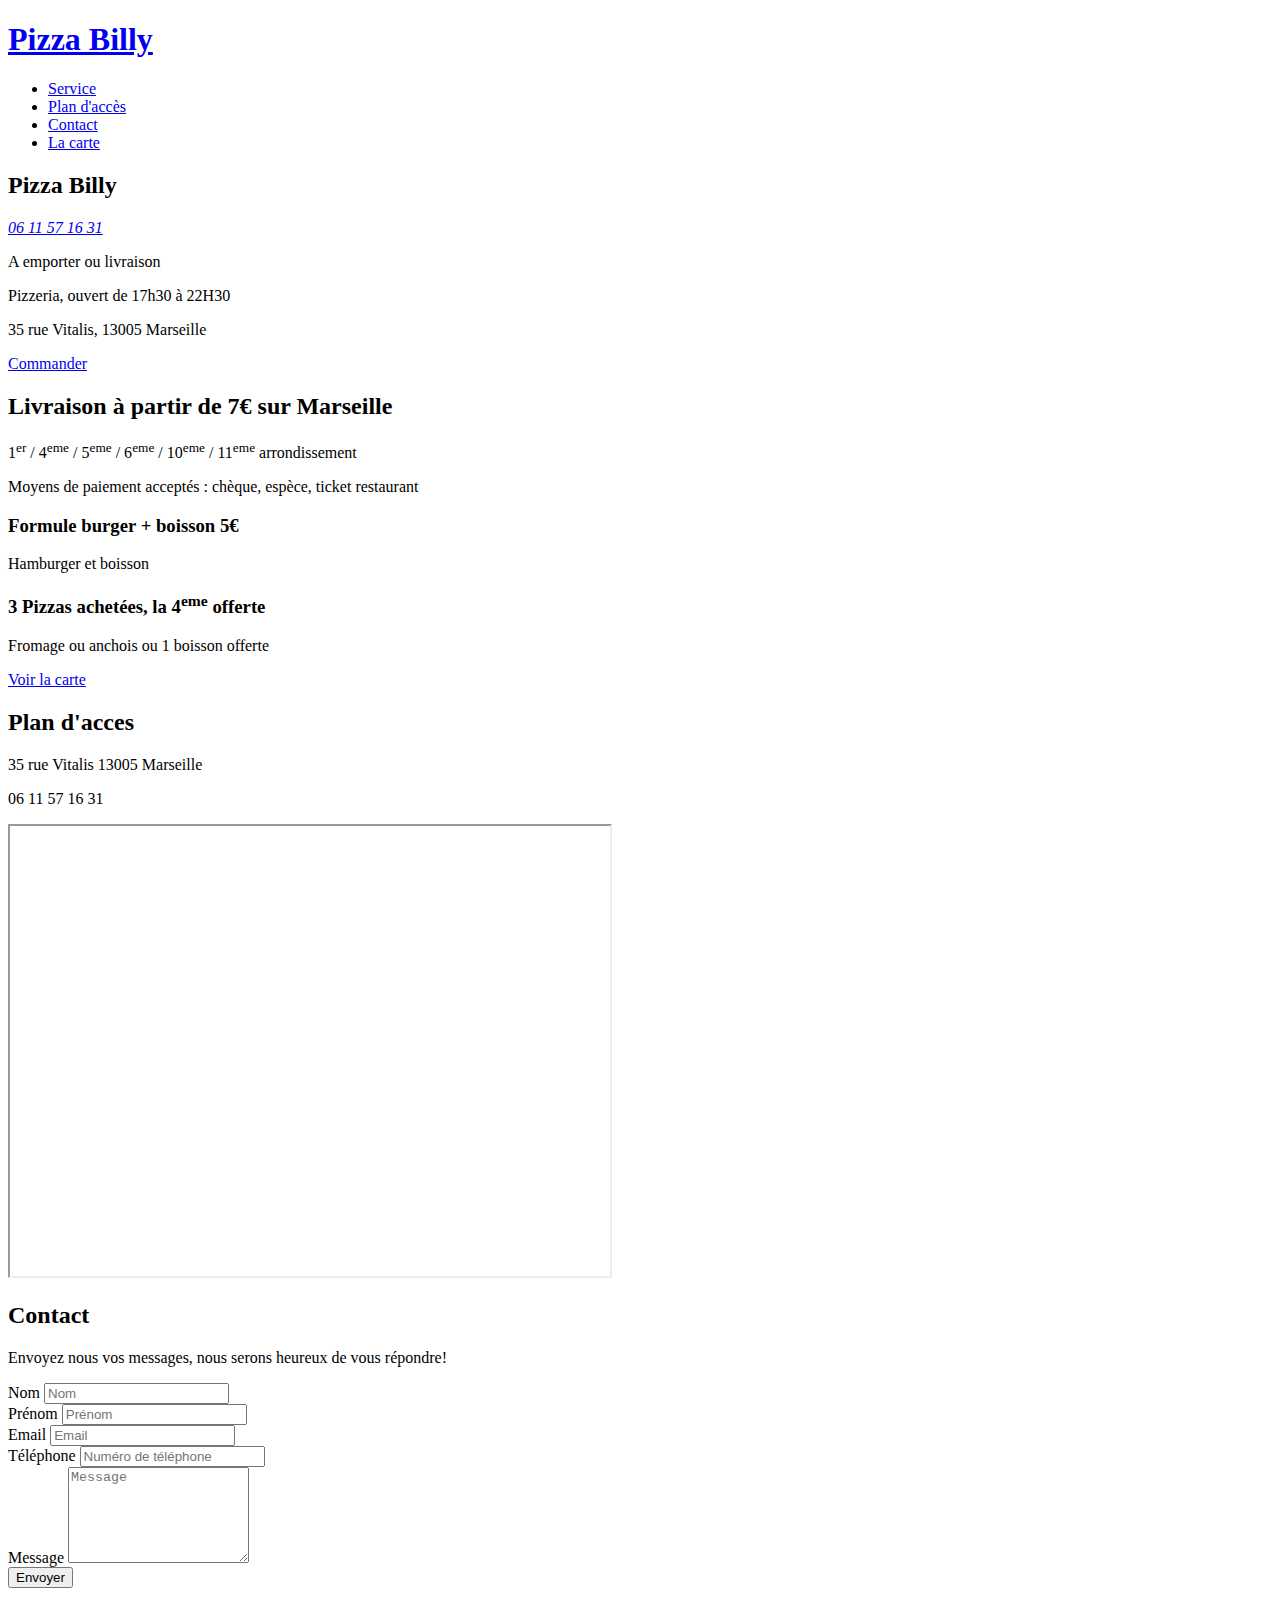
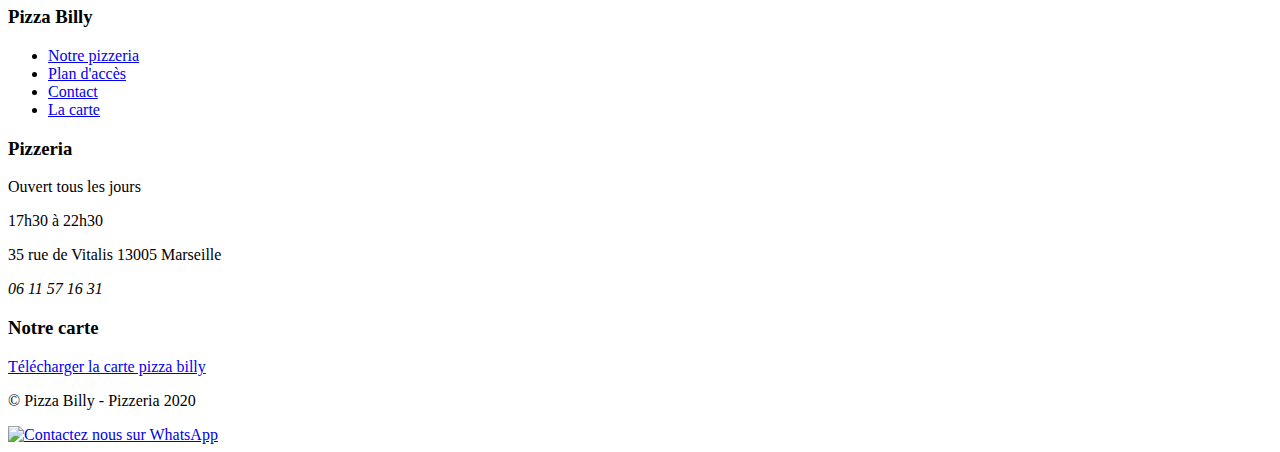
==== index.html @ 4ee69600 "update" ====
<!DOCTYPE html>
<html lang="fr">
    <head>
        <meta charset="utf-8">
        <meta name="description" content="Pizza ouvert 24H/24 et 7J/7">
        <meta name="viewport" content="width=device-width, initial-scale=1.0">
        <title>Pizza Billy</title>
    </head>
    <body>
        <!-- Menu + baniere -->
        <header id="header" class="header">
            <div class="topbar">
                <h1><a href="#">Pizza Billy</a></h1>
                <nav id="menu">
                    <ul>
                        <li><a href="#service">Service</a></li>
                        <li><a href="#localisation">Plan d'accès</a></li>
                        <li><a href="#contact">Contact</a></li>
                        <li><a href="carte.html">La carte</a></li>
                    </ul>
                </nav>
            </div>
            <div class="banner">
                <h2>Pizza Billy</h2>
                <address><a href="tel:+33611571631"> 06 11 57 16 31 </a></address>
                <p class="info">A emporter ou livraison</p>
                <p class="info">Pizzeria, ouvert de <time datetime="17:30">17h30</time> à <time datetime="22:30">22H30</time></p>
                <p class="info">35 rue Vitalis, 13005 Marseille</p>    
                <a class="red-button" href="#">Commander</a>
            </div>
        </header>
        <!-- Service -->
        <section id="service" class="wrapper service background-grey">
            <div class="container">
                <h2>Livraison à partir de 7€ sur Marseille</h2>
                <p>1<sup>er</sup> / 4<sup>eme</sup> /  5<sup>eme</sup> / 6<sup>eme</sup> / 10<sup>eme</sup> / 11<sup>eme</sup> arrondissement</p>
                <p>Moyens de paiement acceptés : chèque, espèce, ticket restaurant</p>
                <div class="cards">
                    <div class="card">
                        <i class="icon rounded background-blue fas fa-utensils"></i>
                        <h3>Formule burger + boisson 5€</h3>
                        <p class="detail">Hamburger et boisson</p>
                    </div>
                    <div class="card">
                        <i class="icon rounded background-pink fas fa-utensils"></i>
                        <h3>3 Pizzas achetées, la 4<sup>eme</sup> offerte</h3>
                        <p class="detail">Fromage ou anchois ou 1 boisson offerte</p>
                    </div>
                </div>
                <a class="red-button" href="#">Voir la carte</a>
            </div>
        </section>
        <!-- Localisation -->
        <section id="localisation" class="wrapper">
            <div class="container">
                <h2>Plan d'acces</h2>
                <p>35 rue Vitalis 13005 Marseille</p>
                <p>06 11 57 16 31</p>
                <iframe 
                src="https://www.google.com/maps/embed?pb=!1m18!1m12!1m3!1d4990.816503056546!2d5.391916738540558!3d43.29397768091119!2m3!1f0!2f0!3f0!3m2!1i1024!2i768!4f13.1!3m3!1m2!1s0x12c9c0a74135d299%3A0x83457b094bcf0c4b!2s35%20Rue%20Vitalis%2C%2013005%20Marseille!5e0!3m2!1sen!2sfr!4v1602067173306!5m2!1sen!2sfr" 
                width="600" 
                height="450"
                allowfullscreen="" 
                aria-hidden="false" 
                tabindex="0"></iframe>
            </div>
        </section>
        <section id="contact" class="wrapper contact">
            <div class="container form">
                <h2>Contact</h2>
                <p>Envoyez nous vos messages, nous serons heureux de vous répondre!</p>
                <form name="contact-form" method="POST" action="#">
                    <div class="form-group">
                        <label for="lastname">Nom</label>
                        <input class="form-control" type="text" id="lastname" name="lastname" placeholder="Nom" required>
                    </div>
                    <div class="form-group">
                        <label for="firstname">Prénom</label>
                        <input class="form-control" type="text" id="firstname" name="firstname" placeholder="Prénom" required> 
                    </div>
                    <div class="form-group">
                        <label for="email">Email</label>
                        <input class="form-control" type="email" id="email" name="email" placeholder="Email" required>
                    </div>
                    <div class="form-group">
                        <label for="phone">Téléphone</label>
                        <input class="form-control" type="tel" id="phone" name="phone" placeholder="Numéro de téléphone" required>
                    </div>
                    <div class="form-group">
                        <label for="phone">Message</label>
                        <textarea name="message" id="message" placeholder="Message" rows="6" required></textarea>
                    </div>
                    <div>
                        <input  class="black-button" type="submit" value="Envoyer">
                    </div>
                </form>
            </div>
        </section>
        <!-- footer -->
        <footer id="footer" class="footer">
            <div class="container">
                <div>
                    <h3>Pizza Billy</h3>
                    <nav>
                        <ul>
                            <li><a href="#header">Notre pizzeria</a></li>
                            <li><a href="#localisation">Plan d'accès</a></li>
                            <li><a href="#contact">Contact</a></li>
                            <li><a href="#">La carte</a></li>
                        </ul>
                    </nav>
                </div>
                <div>
                    <h3>Pizzeria</h3>
                    <p>Ouvert tous les jours</p>
                    <p><time datetime="17:30">17h30</time> à <time datetime="22:30">22h30</time></p>
                    <p>35 rue de Vitalis 13005 Marseille</p>
                    <address>06 11 57 16 31</address>
                </div>
                <div>
                    <h3>Notre carte</h3>
                    <a href="#" download="pdf/carte_pizza_billy_marseille_13005.pdf">Télécharger la carte pizza billy</a>
                </div>
            </div>
            <p class="copyright">© Pizza Billy - Pizzeria 2020</p>
        </footer>
        <div class="whatsapp-button">
            <a href="https://api.whatsapp.com/send?phone=33611571631&text=Bonjour">
                <img src="images/whatsapp.png" alt="Contactez nous sur WhatsApp" width="70">
            </a>
        </div>
    </body>
</html>
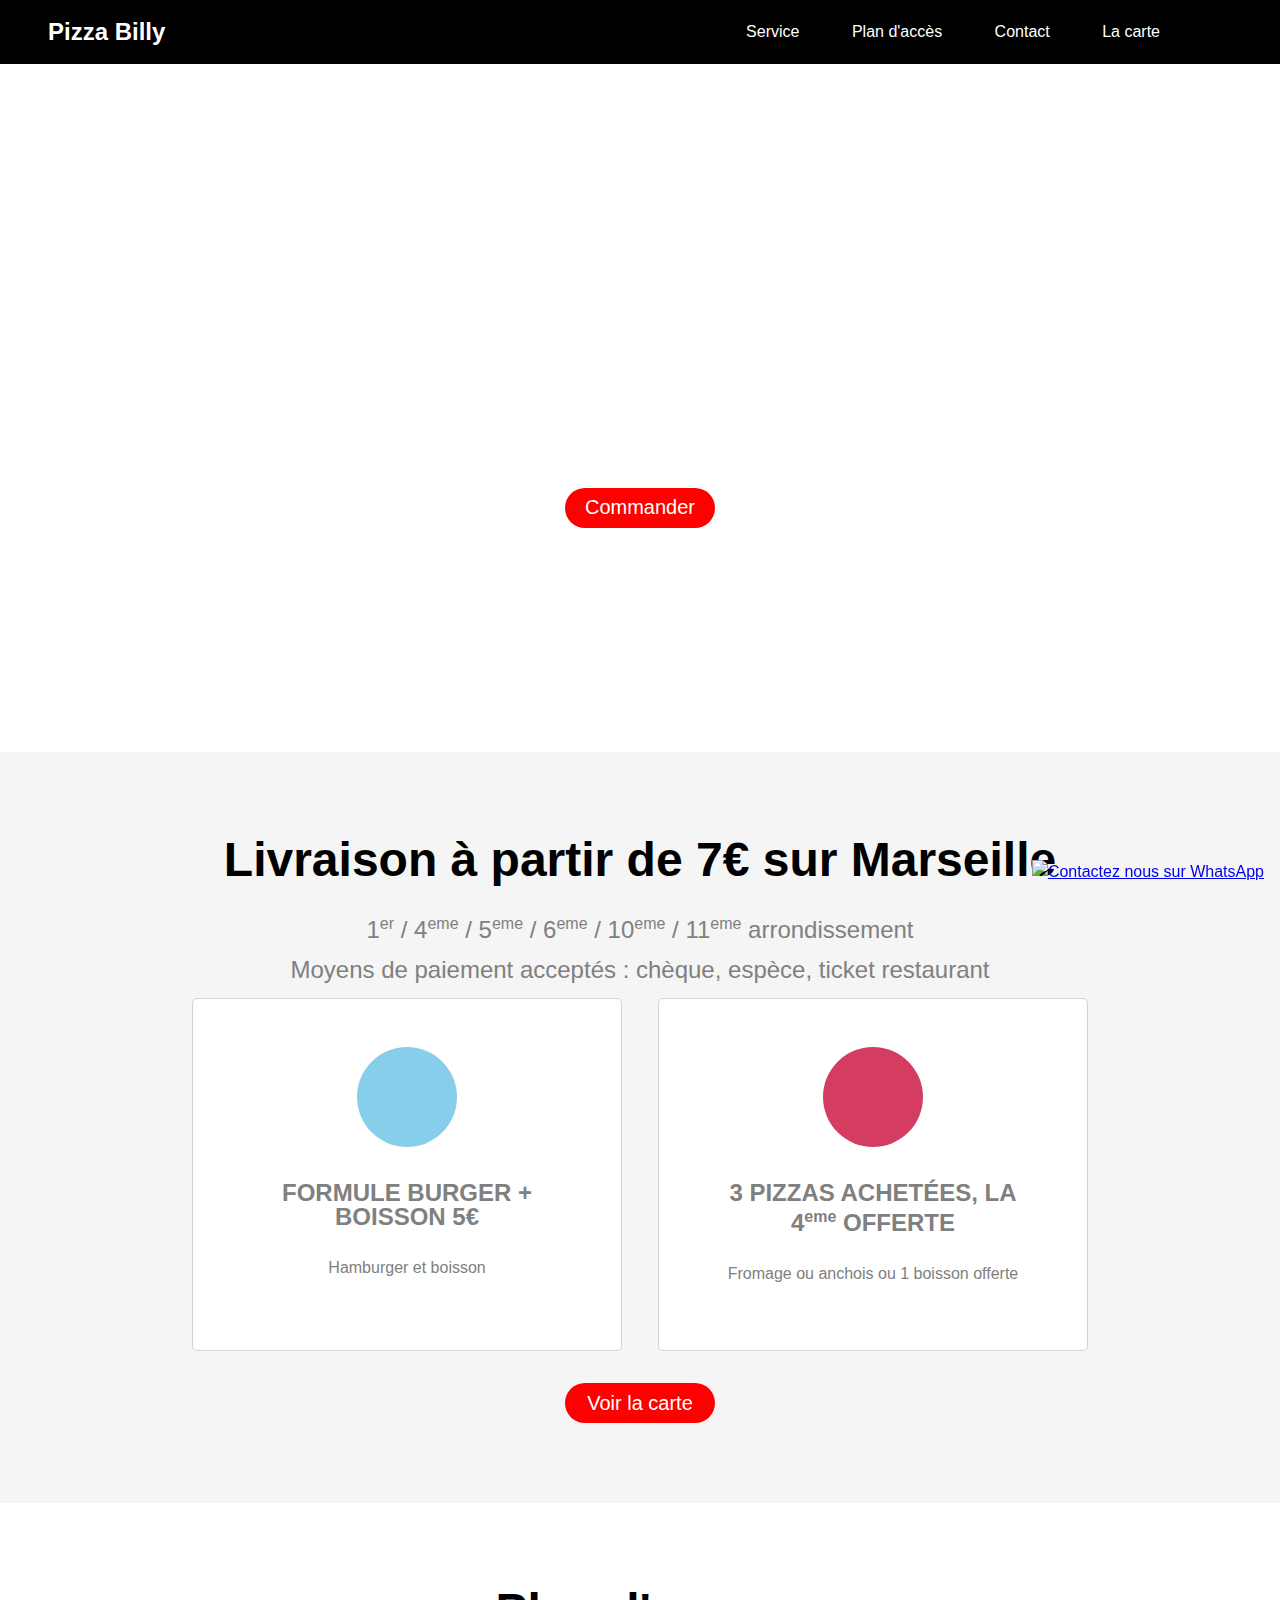
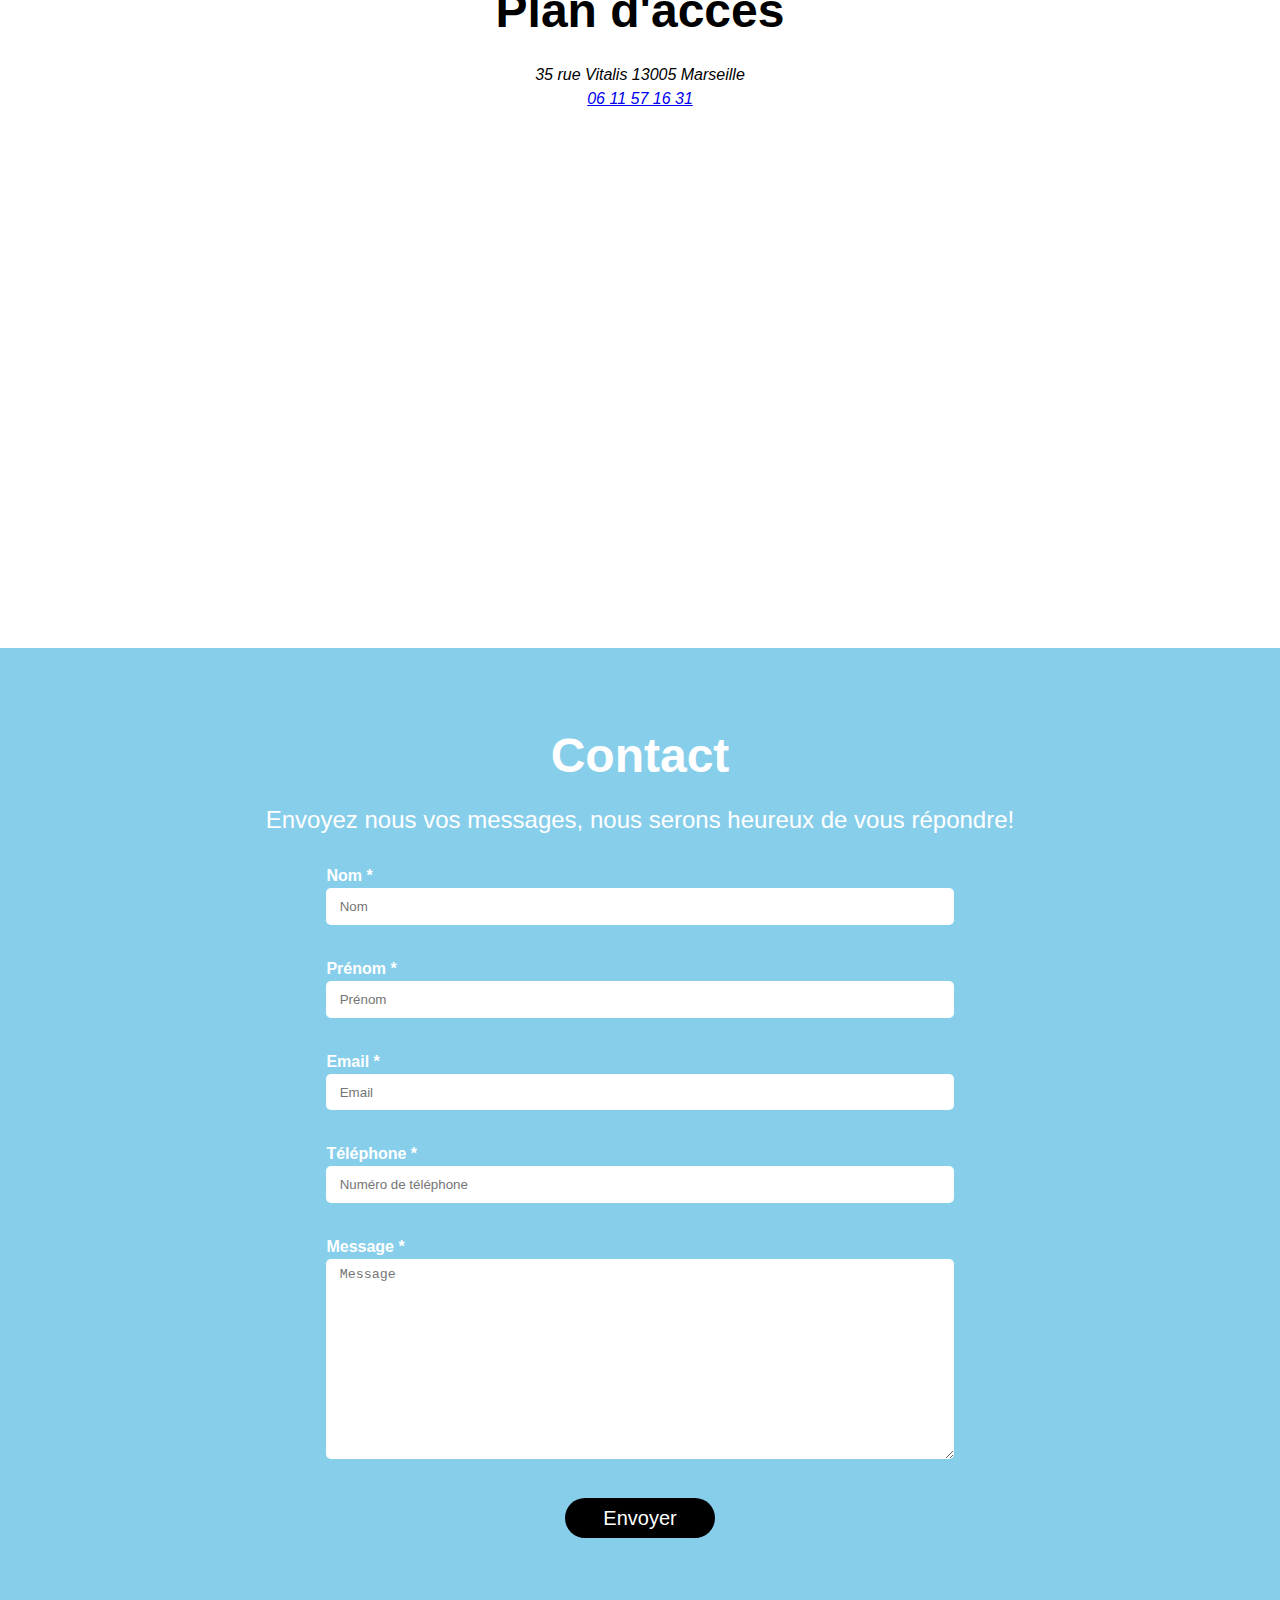
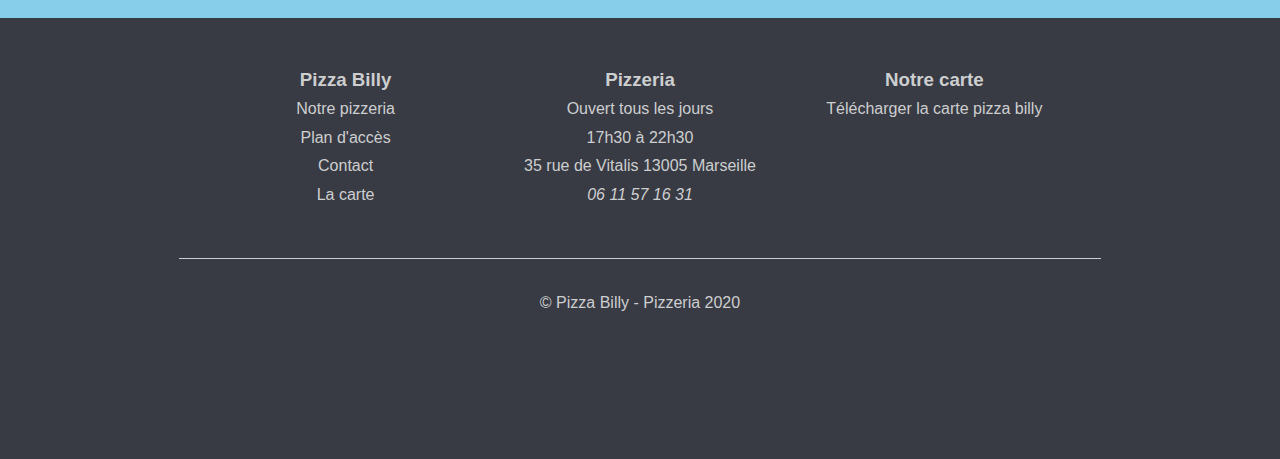
==== commit f5e55b9c: "update read me" ====
--- a/index.html
+++ b/index.html
@@ -5,13 +5,17 @@
         <meta name="description" content="Pizza ouvert 24H/24 et 7J/7">
         <meta name="viewport" content="width=device-width, initial-scale=1.0">
         <title>Pizza Billy</title>
+        <link rel="stylesheet" href="https://cdnjs.cloudflare.com/ajax/libs/font-awesome/5.15.1/css/all.min.css" 
+        integrity="sha512-+4zCK9k+qNFUR5X+cKL9EIR+ZOhtIloNl9GIKS57V1MyNsYpYcUrUeQc9vNfzsWfV28IaLL3i96P9sdNyeRssA==" 
+        crossorigin="anonymous" />
+        <link rel="stylesheet" href="css/style.css">
     </head>
     <body>
         <!-- Menu + baniere -->
         <header id="header" class="header">
             <div class="topbar">
                 <h1><a href="#">Pizza Billy</a></h1>
-                <nav id="menu">
+                <nav class="menu">
                     <ul>
                         <li><a href="#service">Service</a></li>
                         <li><a href="#localisation">Plan d'accès</a></li>
@@ -24,8 +28,8 @@
                 <h2>Pizza Billy</h2>
                 <address><a href="tel:+33611571631"> 06 11 57 16 31 </a></address>
                 <p class="info">A emporter ou livraison</p>
-                <p class="info">Pizzeria, ouvert de <time datetime="17:30">17h30</time> à <time datetime="22:30">22H30</time></p>
-                <p class="info">35 rue Vitalis, 13005 Marseille</p>    
+                <p class="info">Pizzeria, ouvert de <time datetime="17:30">17h30</time> à <time datetime="22:30">22h30</time></p>
+                <address class="info">35 rue Vitalis, 13005 Marseille</address>
                 <a class="red-button" href="#">Commander</a>
             </div>
         </header>
@@ -37,12 +41,12 @@
                 <p>Moyens de paiement acceptés : chèque, espèce, ticket restaurant</p>
                 <div class="cards">
                     <div class="card">
-                        <i class="icon rounded background-blue fas fa-utensils"></i>
+                        <i class="rounded background-blue fas fa-utensils"></i>
                         <h3>Formule burger + boisson 5€</h3>
                         <p class="detail">Hamburger et boisson</p>
                     </div>
                     <div class="card">
-                        <i class="icon rounded background-pink fas fa-utensils"></i>
+                        <i class="rounded background-pink fas fa-utensils"></i>
                         <h3>3 Pizzas achetées, la 4<sup>eme</sup> offerte</h3>
                         <p class="detail">Fromage ou anchois ou 1 boisson offerte</p>
                     </div>
@@ -54,9 +58,10 @@
         <section id="localisation" class="wrapper">
             <div class="container">
                 <h2>Plan d'acces</h2>
-                <p>35 rue Vitalis 13005 Marseille</p>
-                <p>06 11 57 16 31</p>
+                <address>35 rue Vitalis 13005 Marseille</address>
+                <address><a href="tel:+33611571631">06 11 57 16 31</a></address>
                 <iframe 
+                title="Addresse de la pizzeria"
                 src="https://www.google.com/maps/embed?pb=!1m18!1m12!1m3!1d4990.816503056546!2d5.391916738540558!3d43.29397768091119!2m3!1f0!2f0!3f0!3m2!1i1024!2i768!4f13.1!3m3!1m2!1s0x12c9c0a74135d299%3A0x83457b094bcf0c4b!2s35%20Rue%20Vitalis%2C%2013005%20Marseille!5e0!3m2!1sen!2sfr!4v1602067173306!5m2!1sen!2sfr" 
                 width="600" 
                 height="450"
@@ -87,7 +92,7 @@
                         <input class="form-control" type="tel" id="phone" name="phone" placeholder="Numéro de téléphone" required>
                     </div>
                     <div class="form-group">
-                        <label for="phone">Message</label>
+                        <label for="message">Message</label>
                         <textarea name="message" id="message" placeholder="Message" rows="6" required></textarea>
                     </div>
                     <div>
--- a/css/style.css
+++ b/css/style.css
@@ -0,0 +1,446 @@
+*, 
+::before, 
+::after {
+    margin: 0;
+    padding: 0;
+    box-sizing: border-box;
+}
+
+html {
+    font-family: "Raleway", Arial, Helvetica, sans-serif;
+    line-height: 1.5rem;
+    scroll-behavior: smooth;
+    min-width: 320px;
+}
+
+sup {
+    font-size: 1rem;
+    text-transform: lowercase;
+}
+
+iframe {
+    border: 0;
+}
+
+/* Buttons */
+.red-button {
+    text-decoration: none;
+    color: white;
+    display: inline-block;
+    background-color: red;
+    width: 150px;
+    height: 40px;
+    padding: 0.45rem;
+    border-radius: 20px;
+    transition-duration: 1s;
+    text-align: center;
+    font-size: 1.25rem;
+}
+.red-button:hover {
+    background-color: white;
+    color: red;
+    border: 1px solid red;
+}
+
+.black-button {
+    text-decoration: none;
+    font-size: 1.25rem;
+    color: white;
+    display: inline-block;
+    background-color: black;
+    width: 150px;
+    height: 40px;
+    padding: 0.45rem;
+    border-radius: 20px;
+    transition-duration: 1s;
+    text-align: center;
+    border: none;
+    cursor: pointer;
+    outline: none;
+}
+.black-button:hover {
+    background-color: white;
+    color: black;
+}
+
+.whatsapp-button {
+    position: fixed;
+    bottom: 1rem;
+    right: 1rem;
+    cursor: pointer;
+    transition-duration: 1s;
+}
+.whatsapp-button:hover {
+    transform: rotate(360deg);
+}
+
+/** Colors **/
+.background-grey {
+ background-color: #f5f5f5;
+}
+.background-blue {
+ background-color: skyblue;
+}
+.background-pink {
+    background-color: #D43C61;
+}
+.white {
+    color: white;
+}
+
+/** Circle **/
+.rounded {
+    display: inline-block;
+    width: 100px;
+    height: 100px;
+    border-radius: 50%;
+}
+
+/** Header Topbar **/ 
+.header {
+    color: white;
+}
+.header h1 {
+    font-size: 1.5rem;
+}
+.header nav {
+    padding: 0 3rem;
+}
+.header .topbar {
+    position: fixed;
+    padding: 0 3rem;
+    width: 100%;
+    background-color: black;
+    height: 4rem;
+    display: flex;
+    justify-content: space-between;
+    align-items: center;
+}
+.header .navburger, .header .navmenu-burger {
+    display : none;
+}
+.header .topbar a {
+    text-decoration: none;
+    color: white;
+}
+.header .topbar ul {
+    list-style-type: none;
+}
+.header .topbar ul li {
+    display: inline-block;
+}
+.header .topbar ul li a {
+    display: inline-block;
+    padding: 0 1.5rem;
+    width: 100%;
+    text-align: center;
+    transition-duration: 0.8s;
+    border-radius: 20px;
+    line-height: 2rem;
+}
+.header .topbar ul li a:hover {
+    background-color: white;
+    color: black;
+}
+
+/** Header Banner **/ 
+.header .banner {
+    background-size: cover;
+    background-position: center center;
+    color: white;
+    text-align: center;
+    padding: 14rem 0;
+    animation-name: slider;
+    animation-duration: 10s;
+    animation-iteration-count: infinite;
+    animation-direction: alternate;
+}
+
+@keyframes slider {
+
+    from {
+        background-image: url('../images/dark_tint.png'), url('../images/pizza-banner-0.jpg');
+    }
+    50% {
+        background-image: url('../images/dark_tint.png'), url('../images/pizza-banner-1.jpg');
+    }
+    to {
+        background-image: url('../images/dark_tint.png'), url('../images/pizza-banner-2.jpg');
+    }
+}
+
+.header .banner h2 {
+    font-size: 4rem;
+    text-transform: uppercase;
+    margin-bottom: 3rem;
+}
+.header .banner address {
+    font-size: 4rem;
+    font-style: normal;
+    font-weight: bolder;
+    margin-bottom: 2rem;
+}
+.header .banner address a {
+    text-decoration: none;
+    color: white;
+}
+.header .banner p {
+    font-size: 1.5rem;
+    margin: 1rem 0;
+}
+
+/* Generic Wrapper : Service + Localistion + Contact */
+.wrapper .container {
+    margin: 0 auto;
+    width: 70%;
+    text-align: center;
+    padding: 5rem 0;
+}
+.wrapper h2 {
+    font-size: 3rem;
+    line-height: 3.5rem;
+    margin-bottom: 1.5rem;
+}
+.wrapper p {
+    font-size: 1.5rem;
+    color: grey;
+    margin-bottom: 1rem;
+}
+
+/* Service */
+.service .cards {
+    display: flex;
+    justify-content: space-between;
+    margin-bottom: 2rem;
+}
+.service div.card {
+    background-color: white;
+    border-radius: 5px;
+    border: 1px solid lightgrey;
+    padding: 3rem;
+    flex: 0 0 48%; /* raccourci de flex-grow flex-shrink et flex-basis */
+}
+.service .icon {
+    padding-top: 2rem;
+    font-size: 2rem;
+    color: white;
+}
+.service h3 {
+    font-size: 1.5rem;
+    text-transform: uppercase;
+    color: grey;
+    padding-top: 1.7rem;
+}
+.service p.detail {
+    padding-top: 1.7rem;
+    font-size: 1rem;
+}
+
+/* Contact */
+.contact, .contact p {
+    background-color: #87CEEB;
+    color: white;
+}
+.contact .container form {
+    width: 70%;
+    margin: 0 auto;
+}
+.contact .form-group {
+    margin: 2rem 0;
+    text-align: left;
+}
+.contact  label {
+    font-weight: bold;
+    display: block;
+}
+.contact label::after {
+    content: ' *'
+}
+
+.contact input:not(.black-button),
+.contact textarea {
+    background-color: #ffffff;
+    border: none;
+    color: #444;
+    border-radius: 5px;
+    padding: 0 1em;
+    width: 100%;
+    height: 2.75em;
+    outline: none;
+}
+
+.contact .form-control:focus {
+    background-color:   #f5f5f5;
+    border: 1px solid lightgrey;
+}
+
+.contact textarea {
+    height: 200px;
+    padding-top: 0.5rem;
+}
+
+/* Footer */
+.footer {
+    background-color: #383b43;
+    padding: 3rem 0em 4rem;
+}
+.footer .container {
+    margin: 0 auto;
+    display: flex;
+    justify-content: center;
+}
+.footer .container > div {
+    color: #cdced0;
+    width: 23%;
+    font-size: 1rem;
+    line-height: 1.8rem;
+    text-align: center;
+}
+.footer .container > div ul {
+    list-style-type: none;
+}
+.footer .container > div a {
+    color: #cdced0;
+    text-decoration: none;
+
+}
+.footer .container > div a:hover {
+    text-decoration: underline;
+}
+.footer p.copyright {
+    margin: 3em auto;
+    padding: 2em 0;
+    text-align: center;
+    border-top: 1px solid #cdced0;
+    width: 72%;
+    color: #cdced0;
+}
+
+@media screen and (max-width: 900px) {
+    .red-button {
+        padding: 0.6rem;
+    }
+
+    html {
+        font-size: 14px;
+    }
+
+    iframe {
+        width: 100%;
+    }
+
+    /* What's app button */
+    div.contact-button-us img {
+        width: 50px;
+    }
+    
+    .header nav {
+        padding: 0;
+    }
+    .header .topbar { 
+        display: none;
+    }
+    .header .navburger {
+        background-color: rgba(0, 0, 0, 0.6);
+        border-radius: 10px;
+        width: 55px;
+        position: fixed;
+        display: block;
+        margin: 0.2rem;
+        padding: 0.5rem 7.5px;
+        top: 0;
+        left: 0;
+        transition-duration:  .4s;
+    }
+    .header .navburger .close {
+        display: inline-block;
+        font-size: 3rem;
+        position: absolute;
+        right: 10px;
+        top: 0;
+    }
+    .header .navmenu-burger {
+        display: block;
+        position: fixed;
+        width: 250px;
+        height: 100%;
+        background-color: white;
+        top: 0;
+        left: -250px;
+        transition-duration: 1s;
+    }
+    .header .navmenu-burger:target {
+        left: 0px;
+    }
+    .header .navmenu-burger ul {
+        list-style-type: none;
+        width: 100%;
+        margin-top: 3rem;
+    }
+    .header .navmenu-burger ul li {
+        line-height: 3rem;
+        font-size: 2rem;
+        text-align: center;
+        height: 40px;
+        width: 100%;
+    }
+    .header .navmenu-burger ul li a {
+        display: inline-block;
+        width: 100%;
+        height: 40px;
+    }
+    .header .navmenu-burger ul li a:hover {
+        background-color: black;
+        color: white;
+    }
+    .header .navmenu-burger a {
+        text-decoration: none;
+        color: black;
+    }
+
+    /* Generic Wrapper : Service + Localisation + Contact */
+    .wrapper .container {
+        width: 80%;
+    }
+    .service .cards {
+        flex-direction: column;
+    }
+    .service div.card {
+        width: 100%;
+        margin-bottom: 2rem;
+    }
+
+    /* Contact */
+    .contact .container form {
+        width: 90%;
+    }
+
+    /* Footer */
+    .footer .container {
+        flex-direction: column;
+    }
+    .footer .container > div {
+        width: 100%;
+        font-size: 1.3rem;
+        margin-bottom: 1rem;
+    }
+}
+
+@media screen and (max-width: 400px) {
+
+    html {
+        font-size: 10px;
+    }
+    
+    .red-button {
+        padding: 1.3rem;
+    }
+
+    .service .icon {
+        padding-top: 3.5rem;
+    }
+
+    .whatsapp-button img {
+        width: 40px;
+    }
+}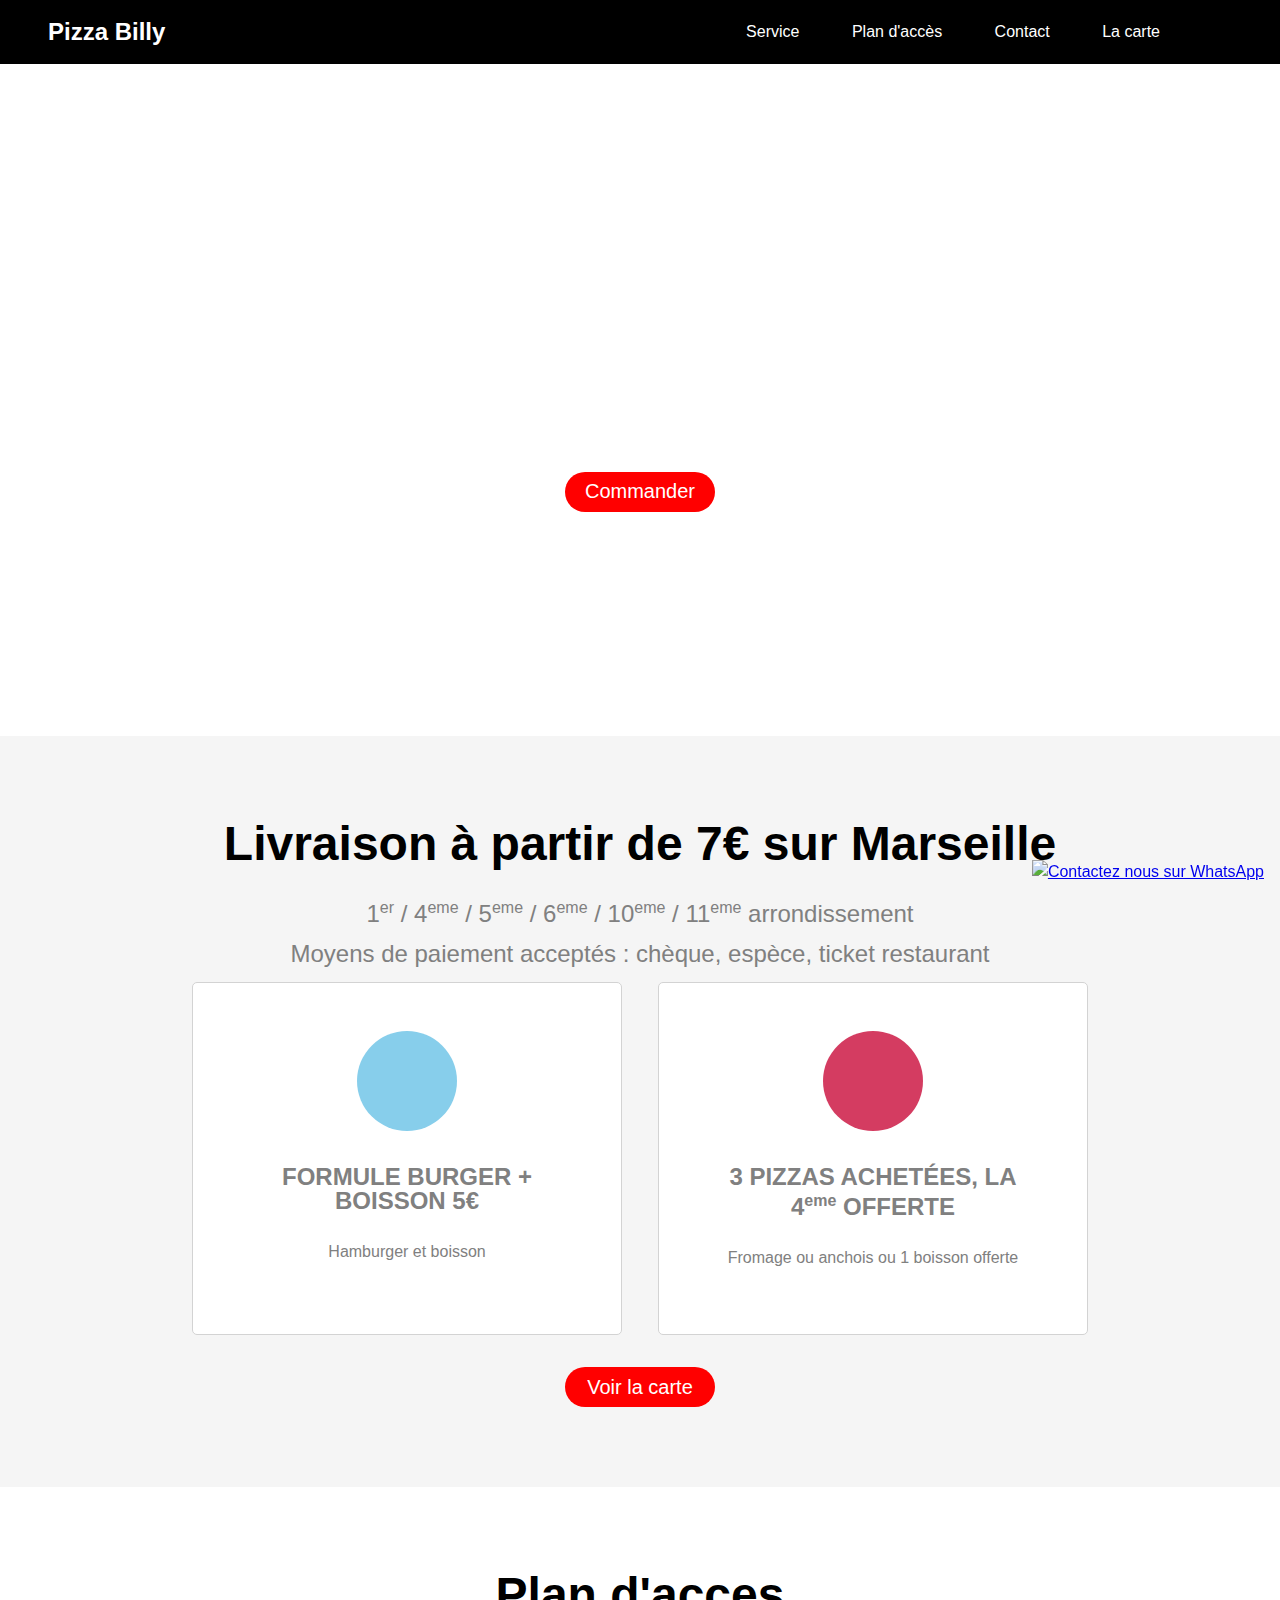
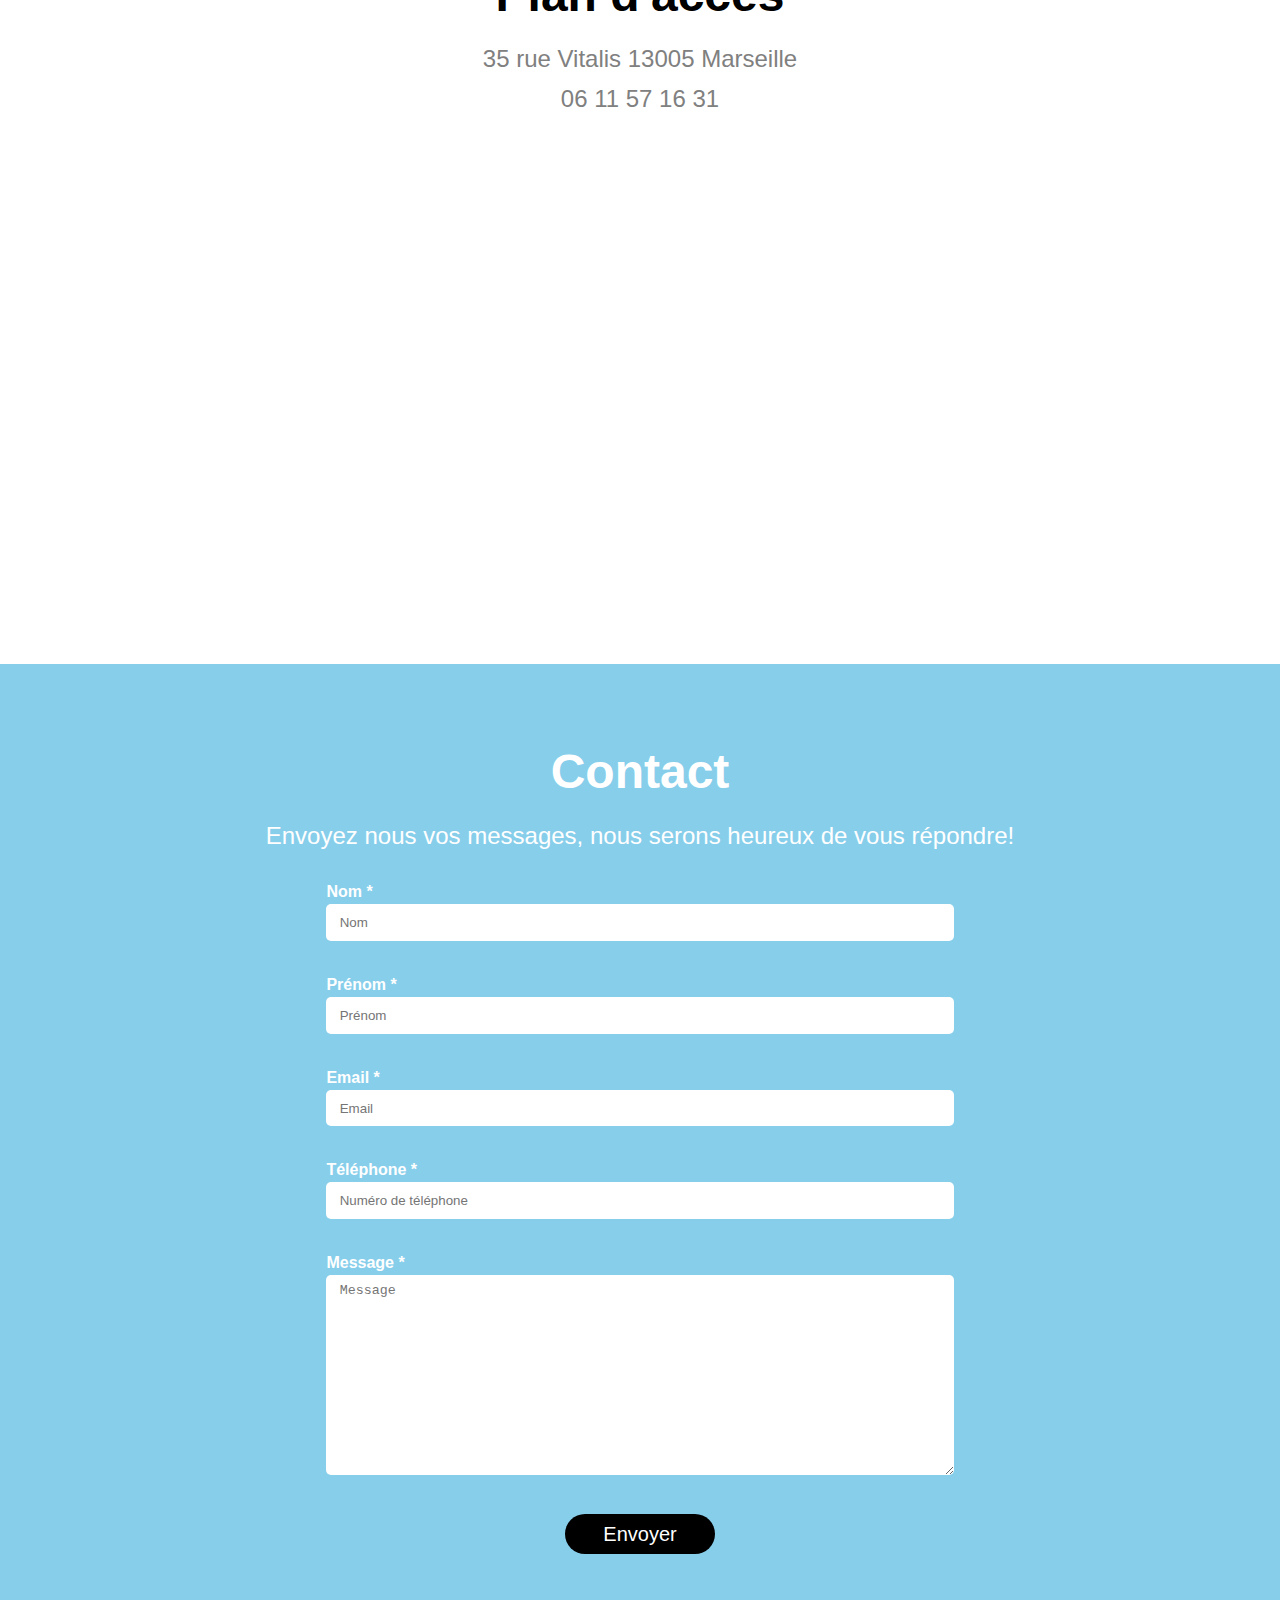
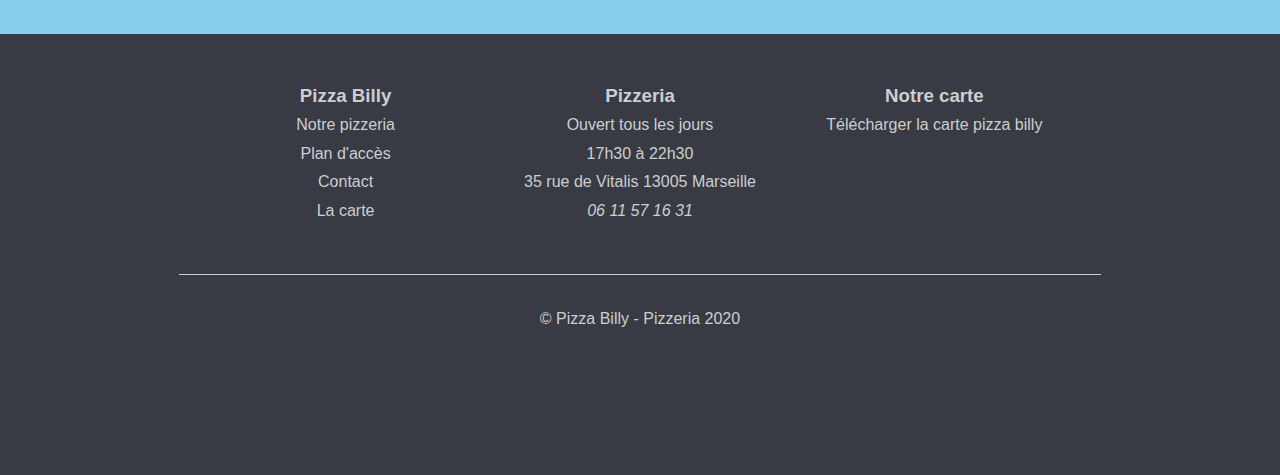
==== commit c88b53d5: "update read me" ====
--- a/index.html
+++ b/index.html
@@ -15,7 +15,7 @@
         <header id="header" class="header">
             <div class="topbar">
                 <h1><a href="#">Pizza Billy</a></h1>
-                <nav class="menu">
+                <nav id="menu">
                     <ul>
                         <li><a href="#service">Service</a></li>
                         <li><a href="#localisation">Plan d'accès</a></li>
@@ -28,8 +28,8 @@
                 <h2>Pizza Billy</h2>
                 <address><a href="tel:+33611571631"> 06 11 57 16 31 </a></address>
                 <p class="info">A emporter ou livraison</p>
-                <p class="info">Pizzeria, ouvert de <time datetime="17:30">17h30</time> à <time datetime="22:30">22h30</time></p>
-                <address class="info">35 rue Vitalis, 13005 Marseille</address>
+                <p class="info">Pizzeria, ouvert de <time datetime="17:30">17h30</time> à <time datetime="22:30">22H30</time></p>
+                <p class="info">35 rue Vitalis, 13005 Marseille</p>    
                 <a class="red-button" href="#">Commander</a>
             </div>
         </header>
@@ -41,12 +41,12 @@
                 <p>Moyens de paiement acceptés : chèque, espèce, ticket restaurant</p>
                 <div class="cards">
                     <div class="card">
-                        <i class="rounded background-blue fas fa-utensils"></i>
+                        <i class="icon rounded background-blue fas fa-utensils"></i>
                         <h3>Formule burger + boisson 5€</h3>
                         <p class="detail">Hamburger et boisson</p>
                     </div>
                     <div class="card">
-                        <i class="rounded background-pink fas fa-utensils"></i>
+                        <i class="icon rounded background-pink fas fa-utensils"></i>
                         <h3>3 Pizzas achetées, la 4<sup>eme</sup> offerte</h3>
                         <p class="detail">Fromage ou anchois ou 1 boisson offerte</p>
                     </div>
@@ -58,10 +58,9 @@
         <section id="localisation" class="wrapper">
             <div class="container">
                 <h2>Plan d'acces</h2>
-                <address>35 rue Vitalis 13005 Marseille</address>
-                <address><a href="tel:+33611571631">06 11 57 16 31</a></address>
+                <p>35 rue Vitalis 13005 Marseille</p>
+                <p>06 11 57 16 31</p>
                 <iframe 
-                title="Addresse de la pizzeria"
                 src="https://www.google.com/maps/embed?pb=!1m18!1m12!1m3!1d4990.816503056546!2d5.391916738540558!3d43.29397768091119!2m3!1f0!2f0!3f0!3m2!1i1024!2i768!4f13.1!3m3!1m2!1s0x12c9c0a74135d299%3A0x83457b094bcf0c4b!2s35%20Rue%20Vitalis%2C%2013005%20Marseille!5e0!3m2!1sen!2sfr!4v1602067173306!5m2!1sen!2sfr" 
                 width="600" 
                 height="450"
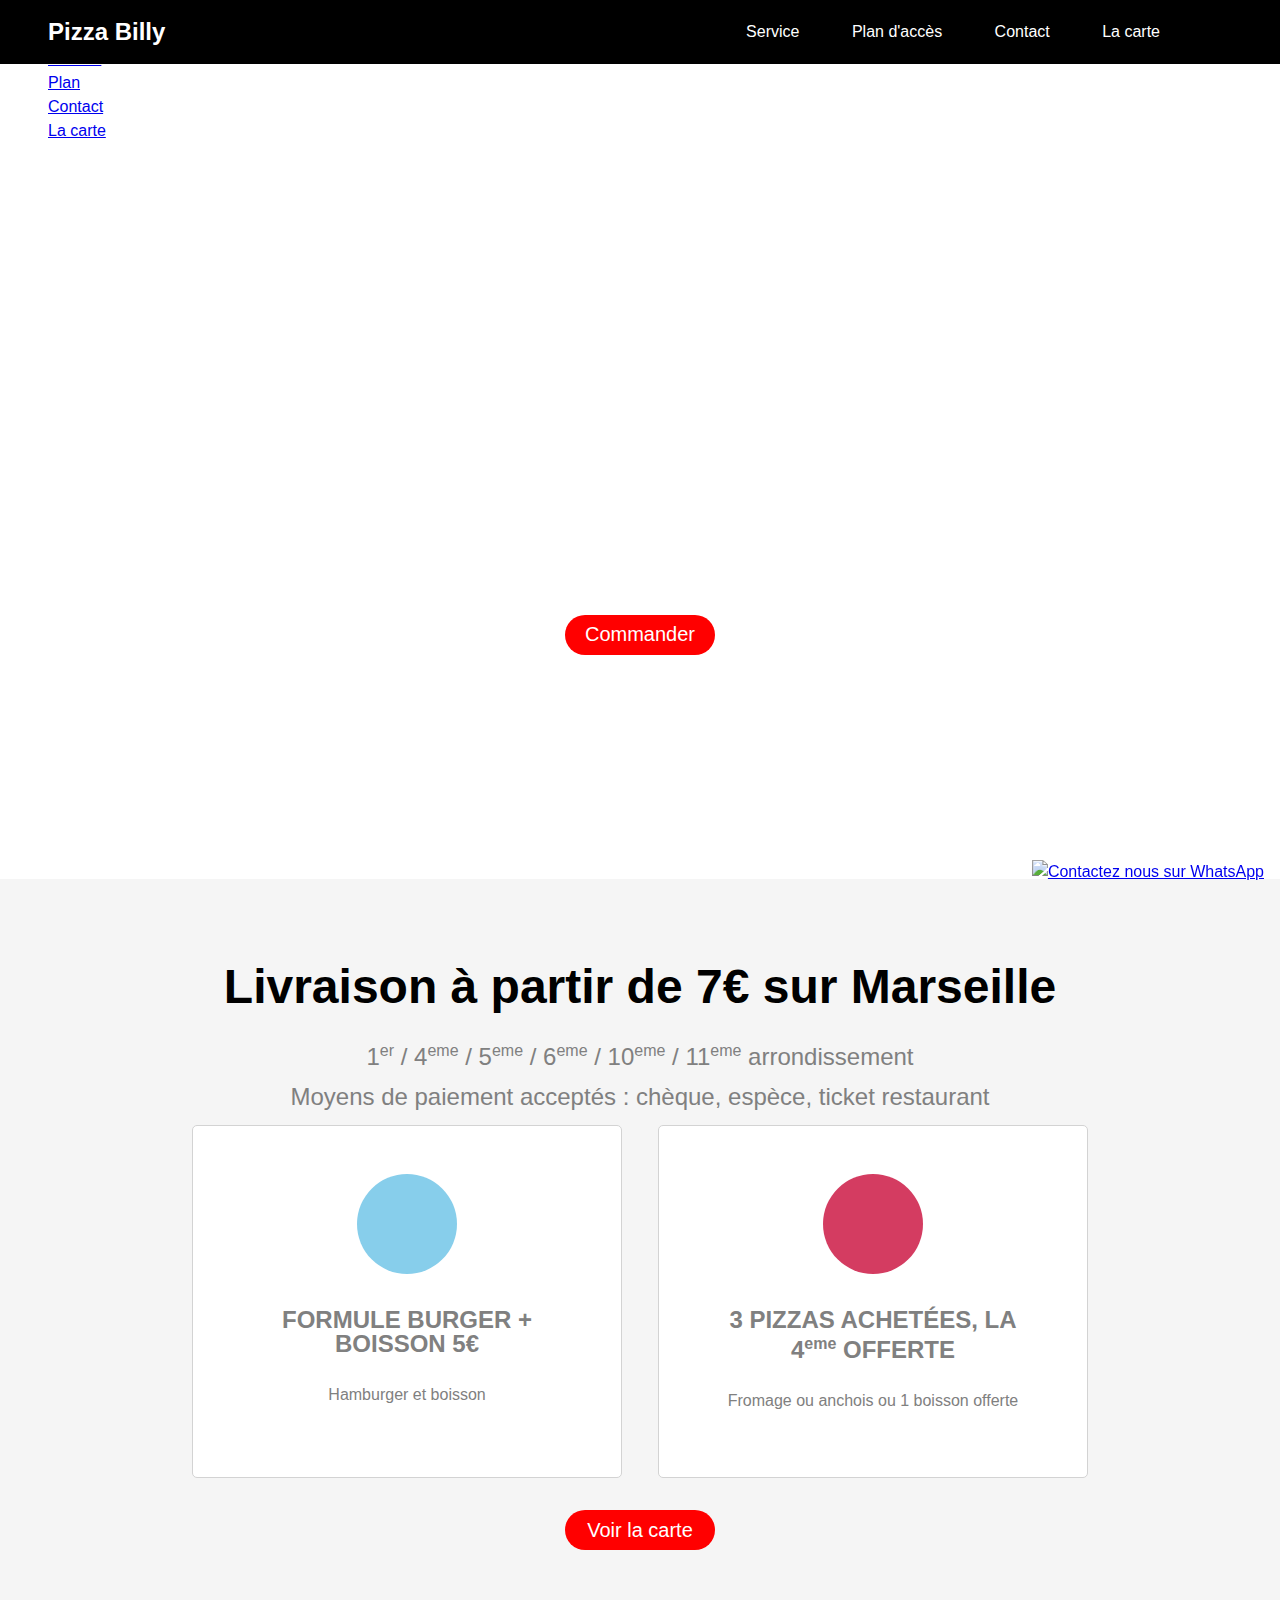
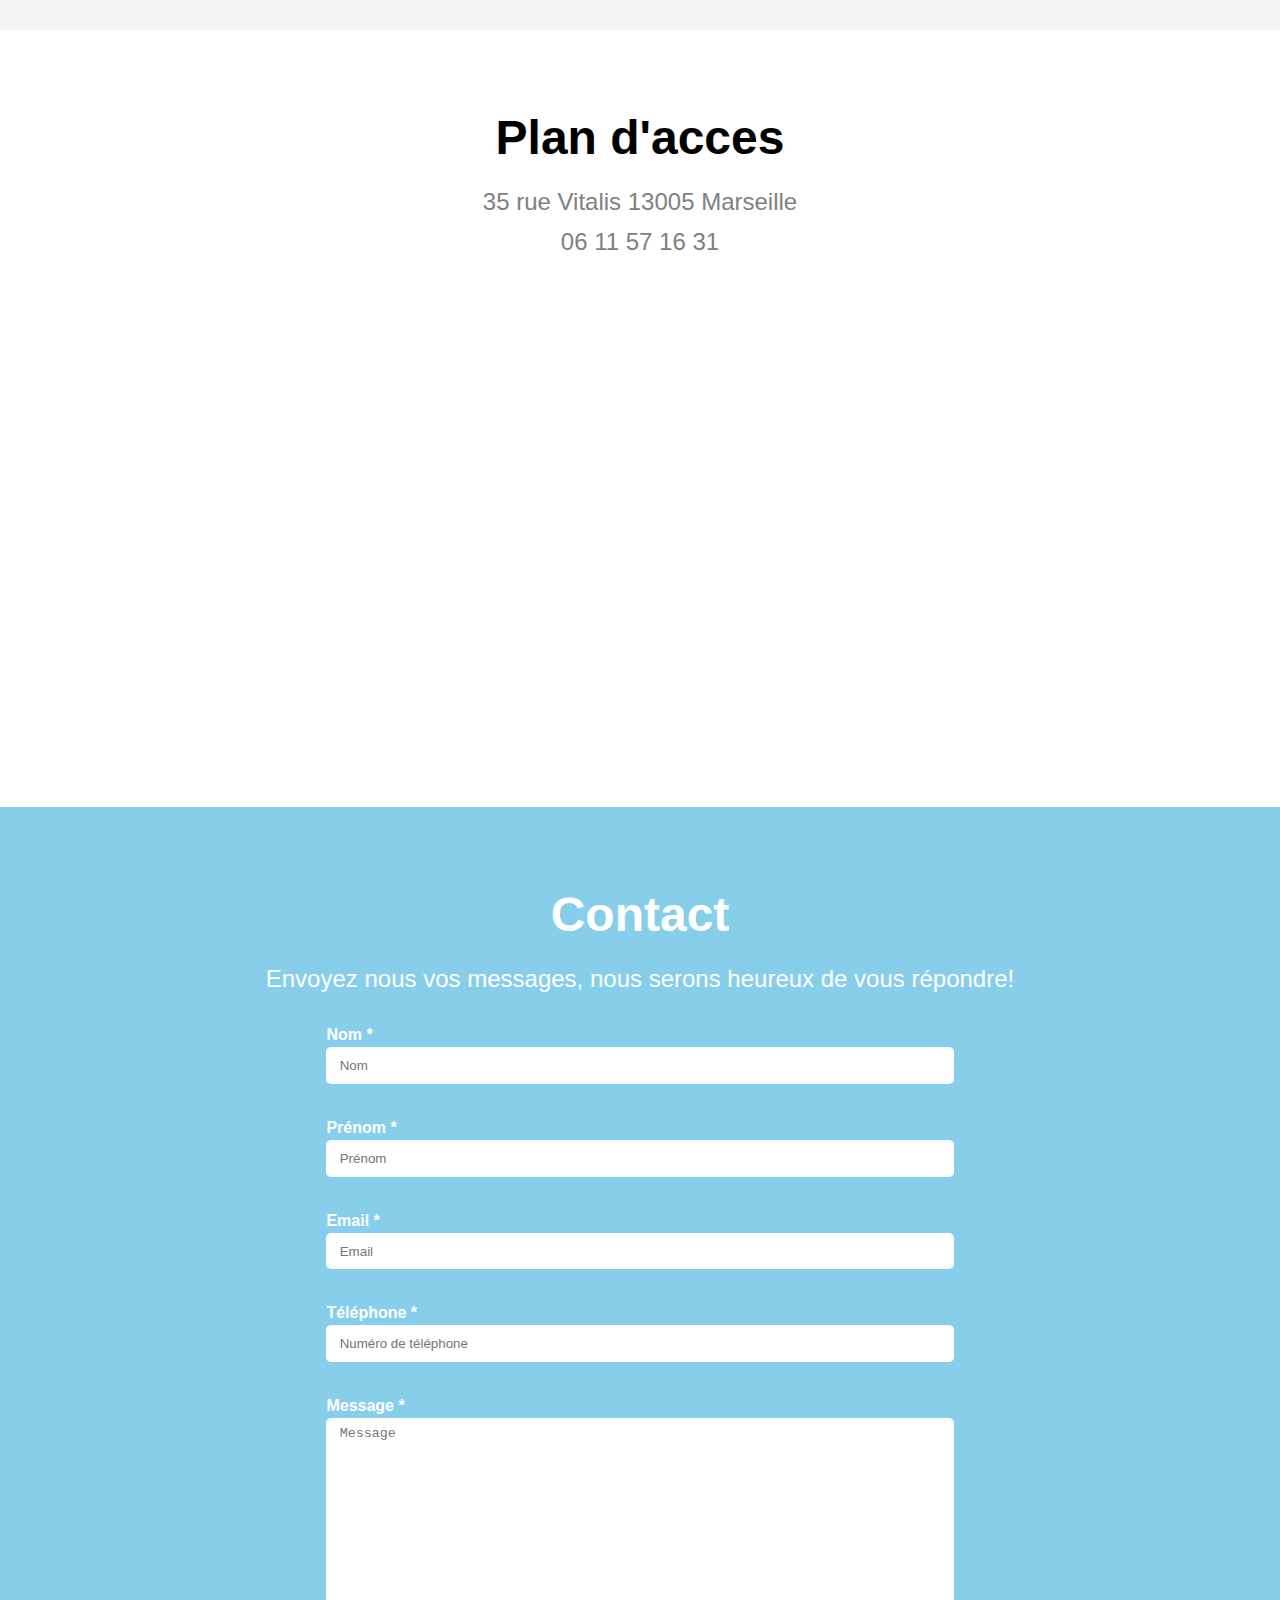
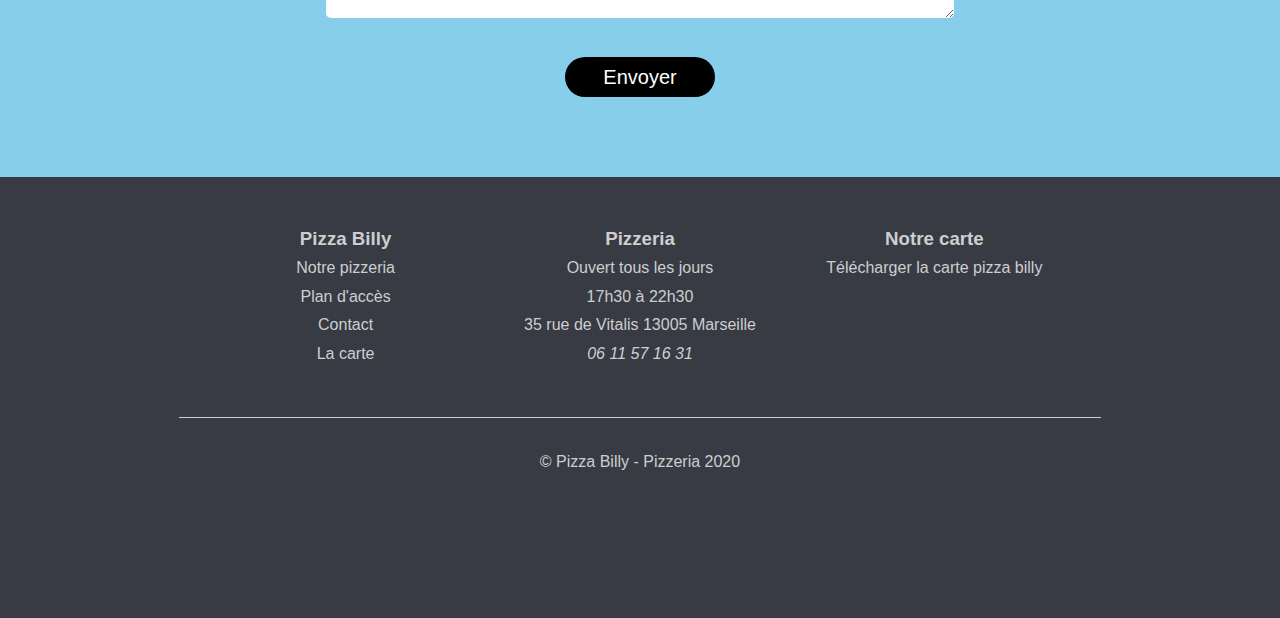
==== commit 53d2fc2d: "add open graph meta" ====
--- a/index.html
+++ b/index.html
@@ -2,12 +2,20 @@
 <html lang="fr">
     <head>
         <meta charset="utf-8">
-        <meta name="description" content="Pizza ouvert 24H/24 et 7J/7">
+        <meta name="description" content="Pizza ouvert 24H/24 et 7J/7, venez déguster l'une des meilleure pizza de Marseille">
         <meta name="viewport" content="width=device-width, initial-scale=1.0">
         <title>Pizza Billy</title>
         <link rel="stylesheet" href="https://cdnjs.cloudflare.com/ajax/libs/font-awesome/5.15.1/css/all.min.css" 
         integrity="sha512-+4zCK9k+qNFUR5X+cKL9EIR+ZOhtIloNl9GIKS57V1MyNsYpYcUrUeQc9vNfzsWfV28IaLL3i96P9sdNyeRssA==" 
         crossorigin="anonymous" />
+        <meta property="og:title" content="Pizza Billy" />
+        <meta property="og:description" content="Pizza ouvert 24H/24 et 7J/7, venez déguster l'une des meilleure pizza de Marseille" />
+        <meta property="og:type" content="object" />
+        <meta property="og:url" content="https://techmindconsulting.github.io/pizza-website" />
+        <meta property="og:image" content="images/pizza-thumbnail.jpg" />
+        <meta name="twitter:card" content="summary" />
+        <meta name="twitter:site" content="@SaidiAham" />
+        <meta name="twitter:creator" content="@SaidiAham" />
         <link rel="stylesheet" href="css/style.css">
     </head>
     <body>
@@ -19,6 +27,24 @@
                     <ul>
                         <li><a href="#service">Service</a></li>
                         <li><a href="#localisation">Plan d'accès</a></li>
+                        <li><a href="#contact">Contact</a></li>
+                        <li><a href="carte.html">La carte</a></li>
+                    </ul>
+                </nav>
+            </div>
+            <div class="nav-mobile">
+                <a href="#menu-responsive">
+                    <svg viewBox="0 0 100 65" width="40" height="40">
+                        <rect y="0" width="100" height="20" fill="#ffffff"></rect>
+                        <rect y="30" width="100" height="20" fill="#ffffff"></rect>
+                        <rect y="60" width="100" height="20" fill="#ffffff"></rect>
+                    </svg>
+                </a>
+                <nav id="menu-responsive" class="menu-responsive">
+                    <a class="close" href="#close"><i class="fas fa-times"></i></a>
+                    <ul>
+                        <li><a href="#service">Service</a></li>
+                        <li><a href="#localisation">Plan</a></li>
                         <li><a href="#contact">Contact</a></li>
                         <li><a href="carte.html">La carte</a></li>
                     </ul>
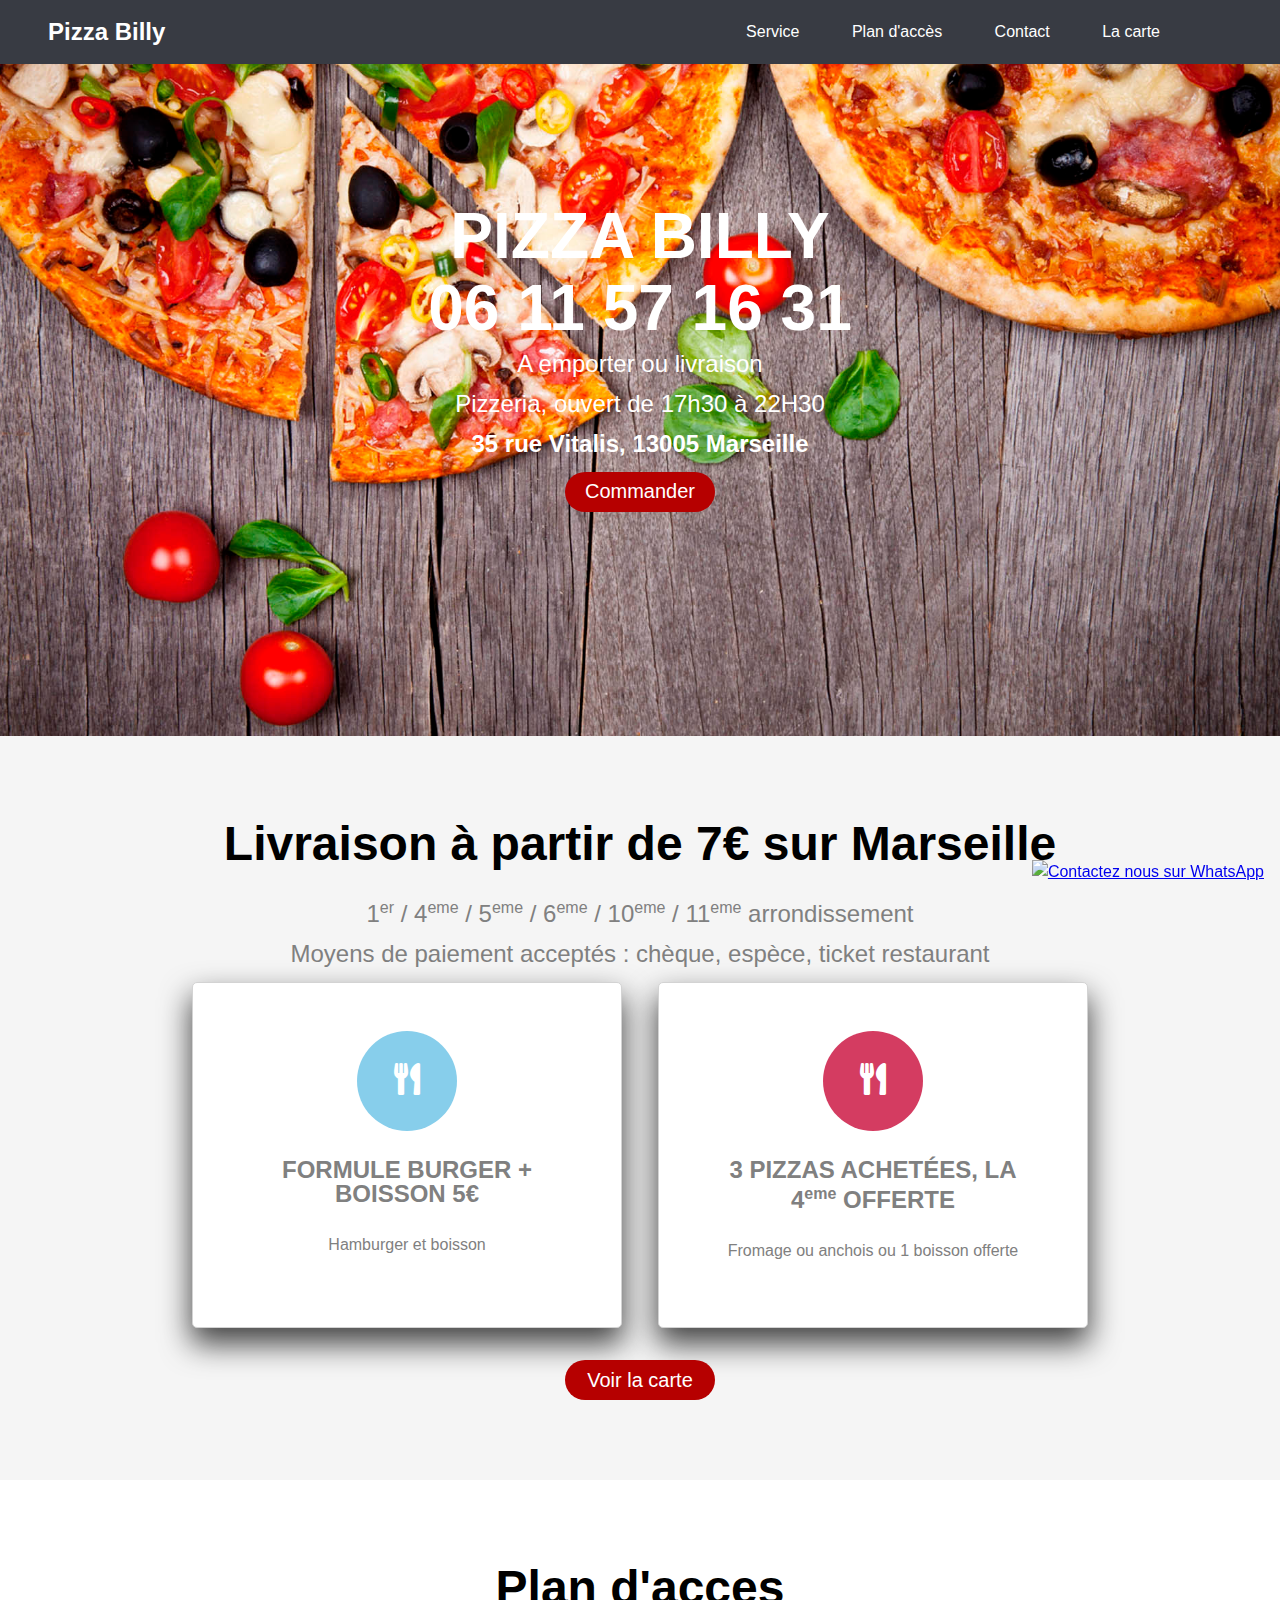
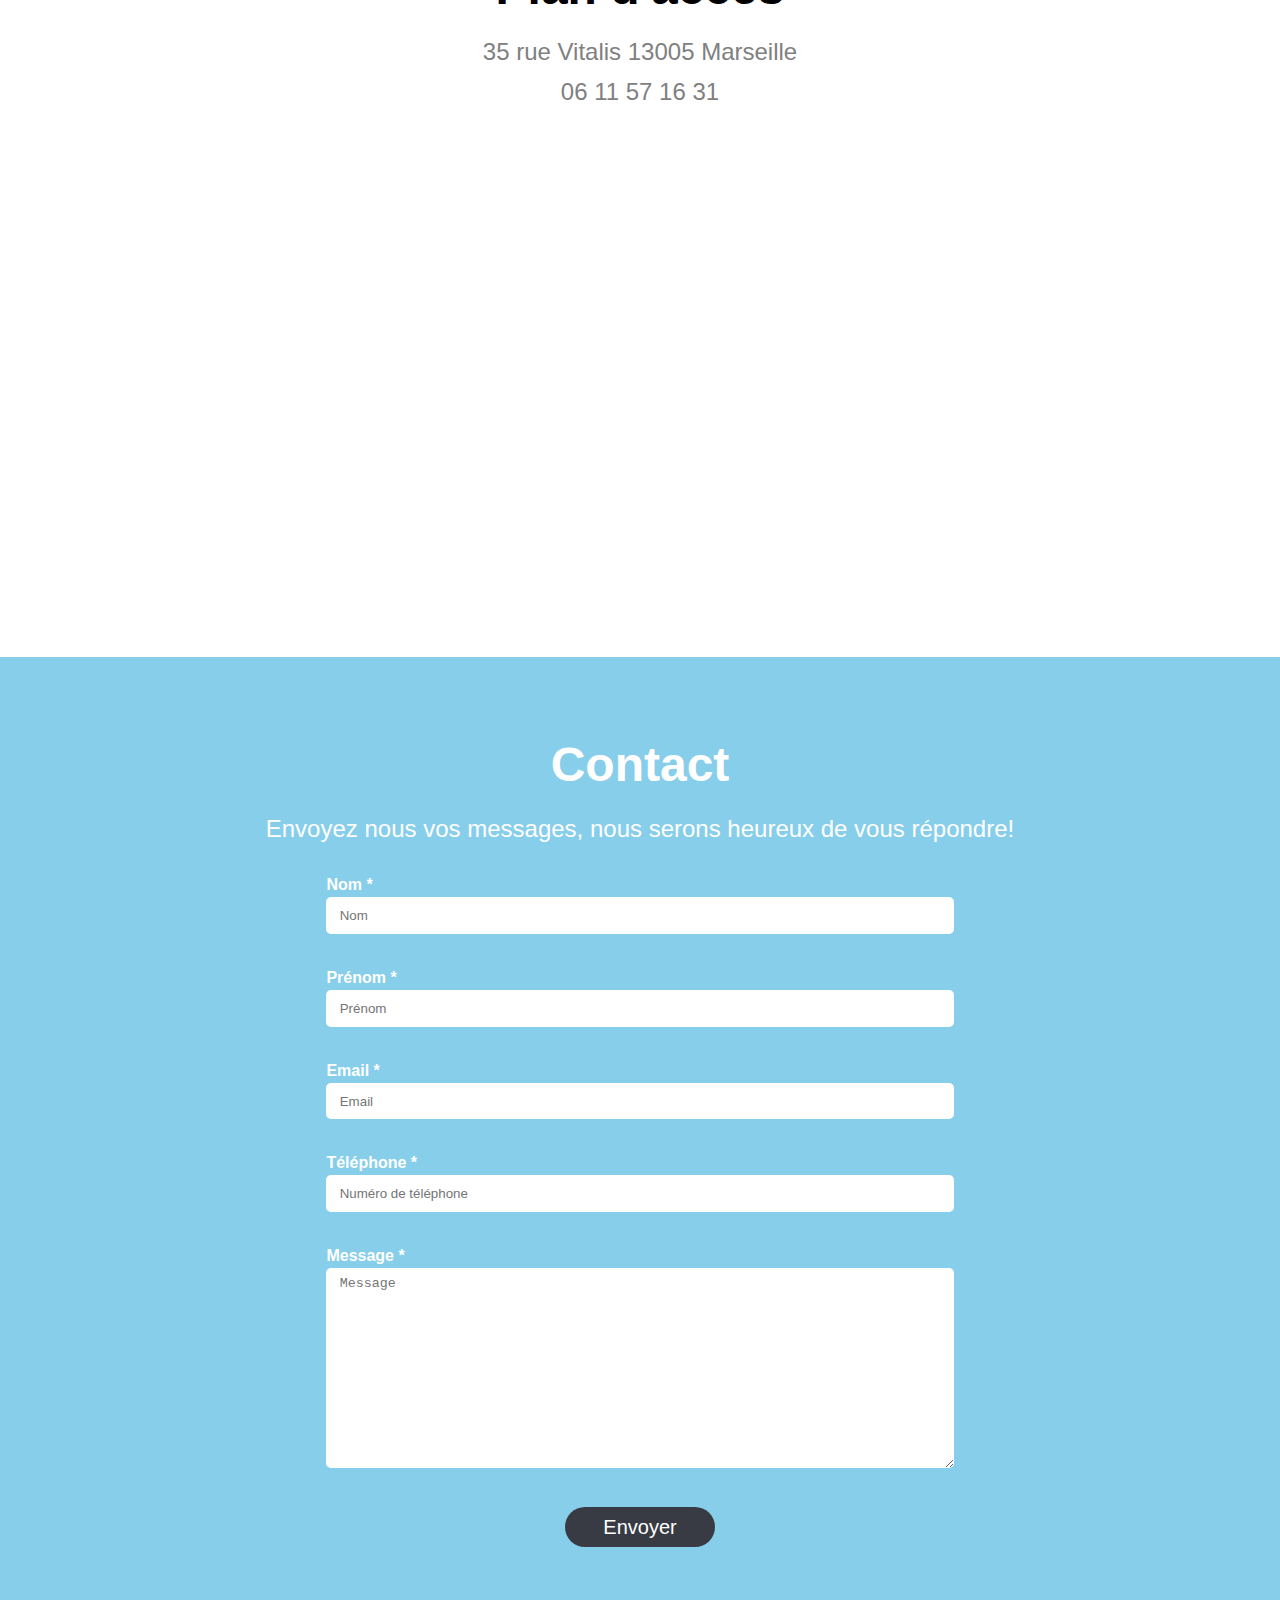
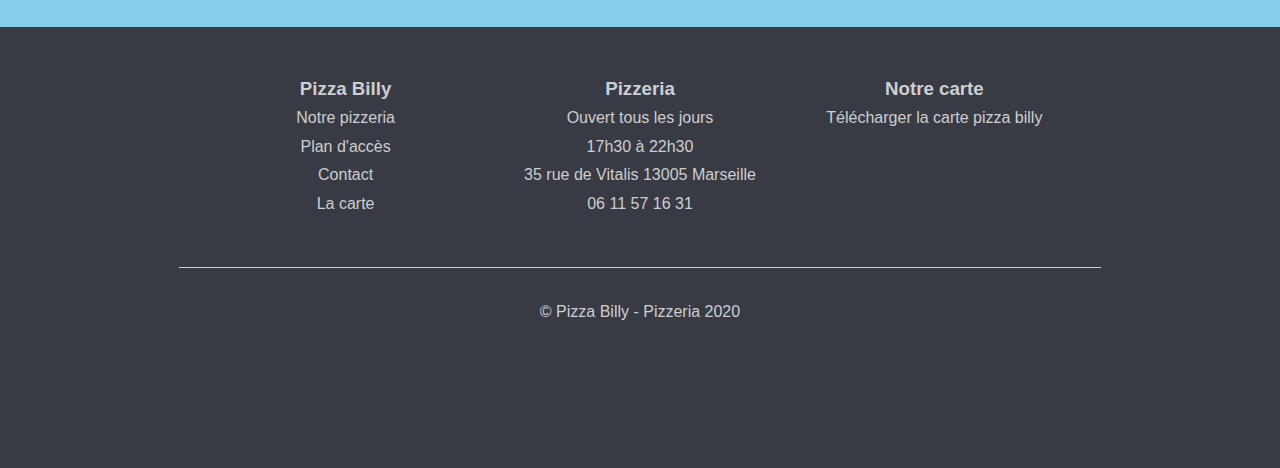
==== commit 96b5d29b: "handle color with variable" ====
--- a/index.html
+++ b/index.html
@@ -2,21 +2,38 @@
 <html lang="fr">
     <head>
         <meta charset="utf-8">
-        <meta name="description" content="Pizza ouvert 24H/24 et 7J/7, venez déguster l'une des meilleure pizza de Marseille">
+        <meta name="description" content="Pizza ouvert 7J/7, profitez d'une soirée en famillle ou entre amis pour déguster l'une des meilleure pizza de Marseille. Toutes nos commandes se font en livraison ou à emporter.">
         <meta name="viewport" content="width=device-width, initial-scale=1.0">
         <title>Pizza Billy</title>
-        <link rel="stylesheet" href="https://cdnjs.cloudflare.com/ajax/libs/font-awesome/5.15.1/css/all.min.css" 
-        integrity="sha512-+4zCK9k+qNFUR5X+cKL9EIR+ZOhtIloNl9GIKS57V1MyNsYpYcUrUeQc9vNfzsWfV28IaLL3i96P9sdNyeRssA==" 
-        crossorigin="anonymous" />
-        <meta property="og:title" content="Pizza Billy" />
-        <meta property="og:description" content="Pizza ouvert 24H/24 et 7J/7, venez déguster l'une des meilleure pizza de Marseille" />
-        <meta property="og:type" content="object" />
-        <meta property="og:url" content="https://techmindconsulting.github.io/pizza-website" />
-        <meta property="og:image" content="images/pizza-thumbnail.jpg" />
-        <meta name="twitter:card" content="summary" />
-        <meta name="twitter:site" content="@SaidiAham" />
-        <meta name="twitter:creator" content="@SaidiAham" />
+        <link rel="stylesheet" href="https://cdnjs.cloudflare.com/ajax/libs/font-awesome/5.15.1/css/all.min.css">
+        <meta property="og:title" content="Pizza Billy">
+        <meta property="og:description" content="Pizza ouvert 7J/7, profitez d'une soirée en famillle ou entre amis pour déguster l'une des meilleure pizza de Marseille. Toutes nos commandes se font en livraison ou à emporter.">
+        <meta property="og:type" content="object">
+        <meta property="og:url" content="https://techmindconsulting.github.io/pizza-website">
+        <meta property="og:image" content="images/pizza-thumbnail.jpg">
+        <meta name="twitter:card" content="summary_large_image">
+        <meta name="twitter:site" content="@SaidiAham">
+        <meta name="twitter:creator" content="@SaidiAham">
+        <meta name="twitter:title" content="Pizza Billy">
+        <meta name="twitter:description" content="Pizza ouvert 7J/7, profitez d'une soirée en famillle ou entre amis pour déguster l'une des meilleure pizza de Marseille. Toutes nos commandes se font en livraison ou à emporter.">
+        <meta name="twitter:image" content="images/pizza-thumbnail.jpg">
+
+        <link rel="apple-touch-icon" sizes="57x57" href="images/icons/apple-icon-57x57.png">
+		<link rel="apple-touch-icon" sizes="60x60" href="images/icons/apple-icon-60x60.png">
+		<link rel="apple-touch-icon" sizes="72x72" href="images/icons/apple-icon-72x72.png">
+		<link rel="apple-touch-icon" sizes="76x76" href="images/icons/apple-icon-76x76.png">
+		<link rel="apple-touch-icon" sizes="114x114" href="images/icons/apple-icon-114x114.png">
+		<link rel="apple-touch-icon" sizes="120x120" href="images/icons/apple-icon-120x120.png">
+		<link rel="apple-touch-icon" sizes="144x144" href="images/icons/apple-icon-144x144.png">
+		<link rel="apple-touch-icon" sizes="152x152" href="images/icons/apple-icon-152x152.png">
+		<link rel="apple-touch-icon" sizes="180x180" href="images/icons/apple-icon-180x180.png">
+		<link rel="icon" type="image/png" sizes="192x192"  href="images/icons/android-icon-192x192.png">
+		<link rel="icon" type="image/png" sizes="32x32" href="images/icons/favicon-32x32.png">
+		<link rel="icon" type="image/png" sizes="96x96" href="images/icons/favicon-96x96.png">
+		<link rel="icon" type="image/png" sizes="16x16" href="images/icons/favicon-16x16.png">
+
         <link rel="stylesheet" href="css/style.css">
+        <link rel="stylesheet" href="css/animation.css">
     </head>
     <body>
         <!-- Menu + baniere -->
@@ -28,7 +45,7 @@
                         <li><a href="#service">Service</a></li>
                         <li><a href="#localisation">Plan d'accès</a></li>
                         <li><a href="#contact">Contact</a></li>
-                        <li><a href="carte.html">La carte</a></li>
+                        <li><a href="pdf/carte_pizza_billy_marseille_13005.pdf" download="carte_pizza_marseille.pdf">La carte</a></li>
                     </ul>
                 </nav>
             </div>
@@ -46,17 +63,17 @@
                         <li><a href="#service">Service</a></li>
                         <li><a href="#localisation">Plan</a></li>
                         <li><a href="#contact">Contact</a></li>
-                        <li><a href="carte.html">La carte</a></li>
+                        <li><a href="pdf/carte_pizza_billy_marseille_13005.pdf" download="carte_pizza_marseille.pdf">La carte</a></li>
                     </ul>
                 </nav>
             </div>
             <div class="banner">
                 <h2>Pizza Billy</h2>
-                <address><a href="tel:+33611571631"> 06 11 57 16 31 </a></address>
-                <p class="info">A emporter ou livraison</p>
-                <p class="info">Pizzeria, ouvert de <time datetime="17:30">17h30</time> à <time datetime="22:30">22H30</time></p>
-                <p class="info">35 rue Vitalis, 13005 Marseille</p>    
-                <a class="red-button" href="#">Commander</a>
+                <address class="phone"><a href="tel:+33611571631"> 06 11 57 16 31 </a></address>
+                <p>A emporter ou livraison</p>
+                <p>Pizzeria, ouvert de <time datetime="17:30">17h30</time> à <time datetime="22:30">22H30</time></p>
+                <address class="street">35 rue Vitalis, 13005 Marseille</address>    
+                <a class="red-button" href="https://api.whatsapp.com/send?phone=33611571631&text=Bonjour">Commander</a>
             </div>
         </header>
         <!-- Service -->
@@ -99,7 +116,7 @@
             <div class="container form">
                 <h2>Contact</h2>
                 <p>Envoyez nous vos messages, nous serons heureux de vous répondre!</p>
-                <form name="contact-form" method="POST" action="#">
+                <form name="contact-form" method="POST" action="mailto:commande@pizzabilly.com?subject=Commande Pizza" enctype="text/plain">
                     <div class="form-group">
                         <label for="lastname">Nom</label>
                         <input class="form-control" type="text" id="lastname" name="lastname" placeholder="Nom" required>
@@ -144,7 +161,7 @@
                     <h3>Pizzeria</h3>
                     <p>Ouvert tous les jours</p>
                     <p><time datetime="17:30">17h30</time> à <time datetime="22:30">22h30</time></p>
-                    <p>35 rue de Vitalis 13005 Marseille</p>
+                    <address>35 rue de Vitalis 13005 Marseille</address>
                     <address>06 11 57 16 31</address>
                 </div>
                 <div>
--- a/css/style.css
+++ b/css/style.css
@@ -5,6 +5,16 @@
     padding: 0;
     box-sizing: border-box;
 }
+:root {
+    --color-grey: #f5f5f5;
+    --color-blue: #87CEEB;
+    --color-pink: #d43c61;
+    --color-black: #383b43;
+    --color-lightgrey: #cdced0;
+    --color-red: #b60000;
+
+    --transition-duration: 0.5s;
+}
 
 html {
     font-family: "Raleway", Arial, Helvetica, sans-serif;
@@ -12,14 +22,15 @@
     scroll-behavior: smooth;
     min-width: 320px;
 }
-
 sup {
     font-size: 1rem;
     text-transform: lowercase;
 }
-
 iframe {
     border: 0;
+}
+address {
+    font-style: normal;
 }
 
 /* Buttons */
@@ -27,19 +38,19 @@
     text-decoration: none;
     color: white;
     display: inline-block;
-    background-color: red;
+    background-color: var(--color-red);
     width: 150px;
     height: 40px;
     padding: 0.45rem;
     border-radius: 20px;
-    transition-duration: 1s;
+    transition-duration: var(--transition-duration);
     text-align: center;
     font-size: 1.25rem;
 }
 .red-button:hover {
     background-color: white;
-    color: red;
-    border: 1px solid red;
+    color: var(--color-red);
+    border: 1px solid var(--color-red);
 }
 
 .black-button {
@@ -47,12 +58,12 @@
     font-size: 1.25rem;
     color: white;
     display: inline-block;
-    background-color: black;
+    background-color: var(--color-black);
     width: 150px;
     height: 40px;
     padding: 0.45rem;
     border-radius: 20px;
-    transition-duration: 1s;
+    transition-duration: var(--transition-duration);
     text-align: center;
     border: none;
     cursor: pointer;
@@ -60,7 +71,7 @@
 }
 .black-button:hover {
     background-color: white;
-    color: black;
+    color: var(--color-black);
 }
 
 .whatsapp-button {
@@ -68,7 +79,7 @@
     bottom: 1rem;
     right: 1rem;
     cursor: pointer;
-    transition-duration: 1s;
+    transition-duration: var(--transition-duration);
 }
 .whatsapp-button:hover {
     transform: rotate(360deg);
@@ -76,13 +87,13 @@
 
 /** Colors **/
 .background-grey {
- background-color: #f5f5f5;
+ background-color: var(--color-grey);
 }
 .background-blue {
- background-color: skyblue;
+ background-color: var(--color-blue);
 }
 .background-pink {
-    background-color: #D43C61;
+    background-color: var(--color-pink);
 }
 .white {
     color: white;
@@ -110,13 +121,13 @@
     position: fixed;
     padding: 0 3rem;
     width: 100%;
-    background-color: black;
+    background-color: var(--color-black);
     height: 4rem;
     display: flex;
     justify-content: space-between;
     align-items: center;
 }
-.header .navburger, .header .navmenu-burger {
+.header .nav-mobile {
     display : none;
 }
 .header .topbar a {
@@ -126,49 +137,36 @@
 .header .topbar ul {
     list-style-type: none;
 }
-.header .topbar ul li {
+.header .topbar li {
     display: inline-block;
 }
-.header .topbar ul li a {
+.header .topbar li a {
     display: inline-block;
     padding: 0 1.5rem;
     width: 100%;
     text-align: center;
-    transition-duration: 0.8s;
+    transition-duration: var(--transition-duration);
     border-radius: 20px;
     line-height: 2rem;
 }
-.header .topbar ul li a:hover {
+.header .topbar li a:hover {
     background-color: white;
-    color: black;
+    color: var(--color-black);
 }
 
 /** Header Banner **/ 
 .header .banner {
+    background-image: url('../images/dark_tint.png'), url('../images/pizza-banner-0.jpg');
     background-size: cover;
     background-position: center center;
     color: white;
     text-align: center;
     padding: 14rem 0;
-    animation-name: slider;
-    animation-duration: 10s;
-    animation-iteration-count: infinite;
-    animation-direction: alternate;
-}
-
-@keyframes slider {
-
-    from {
-        background-image: url('../images/dark_tint.png'), url('../images/pizza-banner-0.jpg');
-    }
-    50% {
-        background-image: url('../images/dark_tint.png'), url('../images/pizza-banner-1.jpg');
-    }
-    to {
-        background-image: url('../images/dark_tint.png'), url('../images/pizza-banner-2.jpg');
-    }
-}
-
+    animation: slider 10s infinite alternate;
+    -webkit-animation: slider 10s infinite alternate;
+    -moz-animation: slider 10s infinite alternate;
+   -o-animation: slider 10s infinite alternate;
+}
 .header .banner h2 {
     font-size: 4rem;
     text-transform: uppercase;
@@ -184,7 +182,7 @@
     text-decoration: none;
     color: white;
 }
-.header .banner p {
+.header .banner p, .header .banner .street {
     font-size: 1.5rem;
     margin: 1rem 0;
 }
@@ -219,6 +217,8 @@
     border: 1px solid lightgrey;
     padding: 3rem;
     flex: 0 0 48%; /* raccourci de flex-grow flex-shrink et flex-basis */
+    box-shadow: 0px 15px 30px 1px #444;
+
 }
 .service .icon {
     padding-top: 2rem;
@@ -238,7 +238,7 @@
 
 /* Contact */
 .contact, .contact p {
-    background-color: #87CEEB;
+    background-color: var(--color-blue);
     color: white;
 }
 .contact .container form {
@@ -270,7 +270,7 @@
 }
 
 .contact .form-control:focus {
-    background-color:   #f5f5f5;
+    background-color:   var(--color-grey);
     border: 1px solid lightgrey;
 }
 
@@ -290,7 +290,7 @@
     justify-content: center;
 }
 .footer .container > div {
-    color: #cdced0;
+    color: var(--color-lightgrey);
     width: 23%;
     font-size: 1rem;
     line-height: 1.8rem;
@@ -300,7 +300,7 @@
     list-style-type: none;
 }
 .footer .container > div a {
-    color: #cdced0;
+    color: var(--color-lightgrey);
     text-decoration: none;
 
 }
@@ -311,9 +311,9 @@
     margin: 3em auto;
     padding: 2em 0;
     text-align: center;
-    border-top: 1px solid #cdced0;
+    border-top: 1px solid var(--color-lightgrey);
     width: 72%;
-    color: #cdced0;
+    color: var(--color-lightgrey);
 }
 
 @media screen and (max-width: 900px) {
@@ -340,7 +340,7 @@
     .header .topbar { 
         display: none;
     }
-    .header .navburger {
+    .header .nav-mobile {
         background-color: rgba(0, 0, 0, 0.6);
         border-radius: 10px;
         width: 55px;
@@ -350,16 +350,16 @@
         padding: 0.5rem 7.5px;
         top: 0;
         left: 0;
-        transition-duration:  .4s;
-    }
-    .header .navburger .close {
+        transition-duration: var(--transition-duration);
+    }
+    .header .nav-mobile .close {
         display: inline-block;
         font-size: 3rem;
         position: absolute;
         right: 10px;
         top: 0;
     }
-    .header .navmenu-burger {
+    .header .menu-responsive {
         display: block;
         position: fixed;
         width: 250px;
@@ -367,35 +367,35 @@
         background-color: white;
         top: 0;
         left: -250px;
-        transition-duration: 1s;
-    }
-    .header .navmenu-burger:target {
+        transition-duration: var(--transition-duration);
+    }
+    .header .menu-responsive:target {
         left: 0px;
     }
-    .header .navmenu-burger ul {
+    .header .menu-responsive ul {
         list-style-type: none;
         width: 100%;
         margin-top: 3rem;
     }
-    .header .navmenu-burger ul li {
+    .header .menu-responsive ul li {
         line-height: 3rem;
         font-size: 2rem;
         text-align: center;
         height: 40px;
         width: 100%;
     }
-    .header .navmenu-burger ul li a {
+    .header .menu-responsive ul li a {
         display: inline-block;
         width: 100%;
         height: 40px;
     }
-    .header .navmenu-burger ul li a:hover {
-        background-color: black;
+    .header .menu-responsive ul li a:hover {
+        background-color: var(--color-black);
         color: white;
     }
-    .header .navmenu-burger a {
+    .header .menu-responsive a {
         text-decoration: none;
-        color: black;
+        color: var(--color-black);
     }
 
     /* Generic Wrapper : Service + Localisation + Contact */
--- a/css/animation.css
+++ b/css/animation.css
@@ -0,0 +1,11 @@
+@keyframes slider {
+    from {
+        background-image: url('../images/dark_tint.png'), url('../images/pizza-banner-0.jpg');
+    }
+    50% {
+        background-image: url('../images/dark_tint.png'), url('../images/pizza-banner-1.jpg');
+    }
+    to {
+        background-image: url('../images/dark_tint.png'), url('../images/pizza-banner-2.jpg');
+    }
+}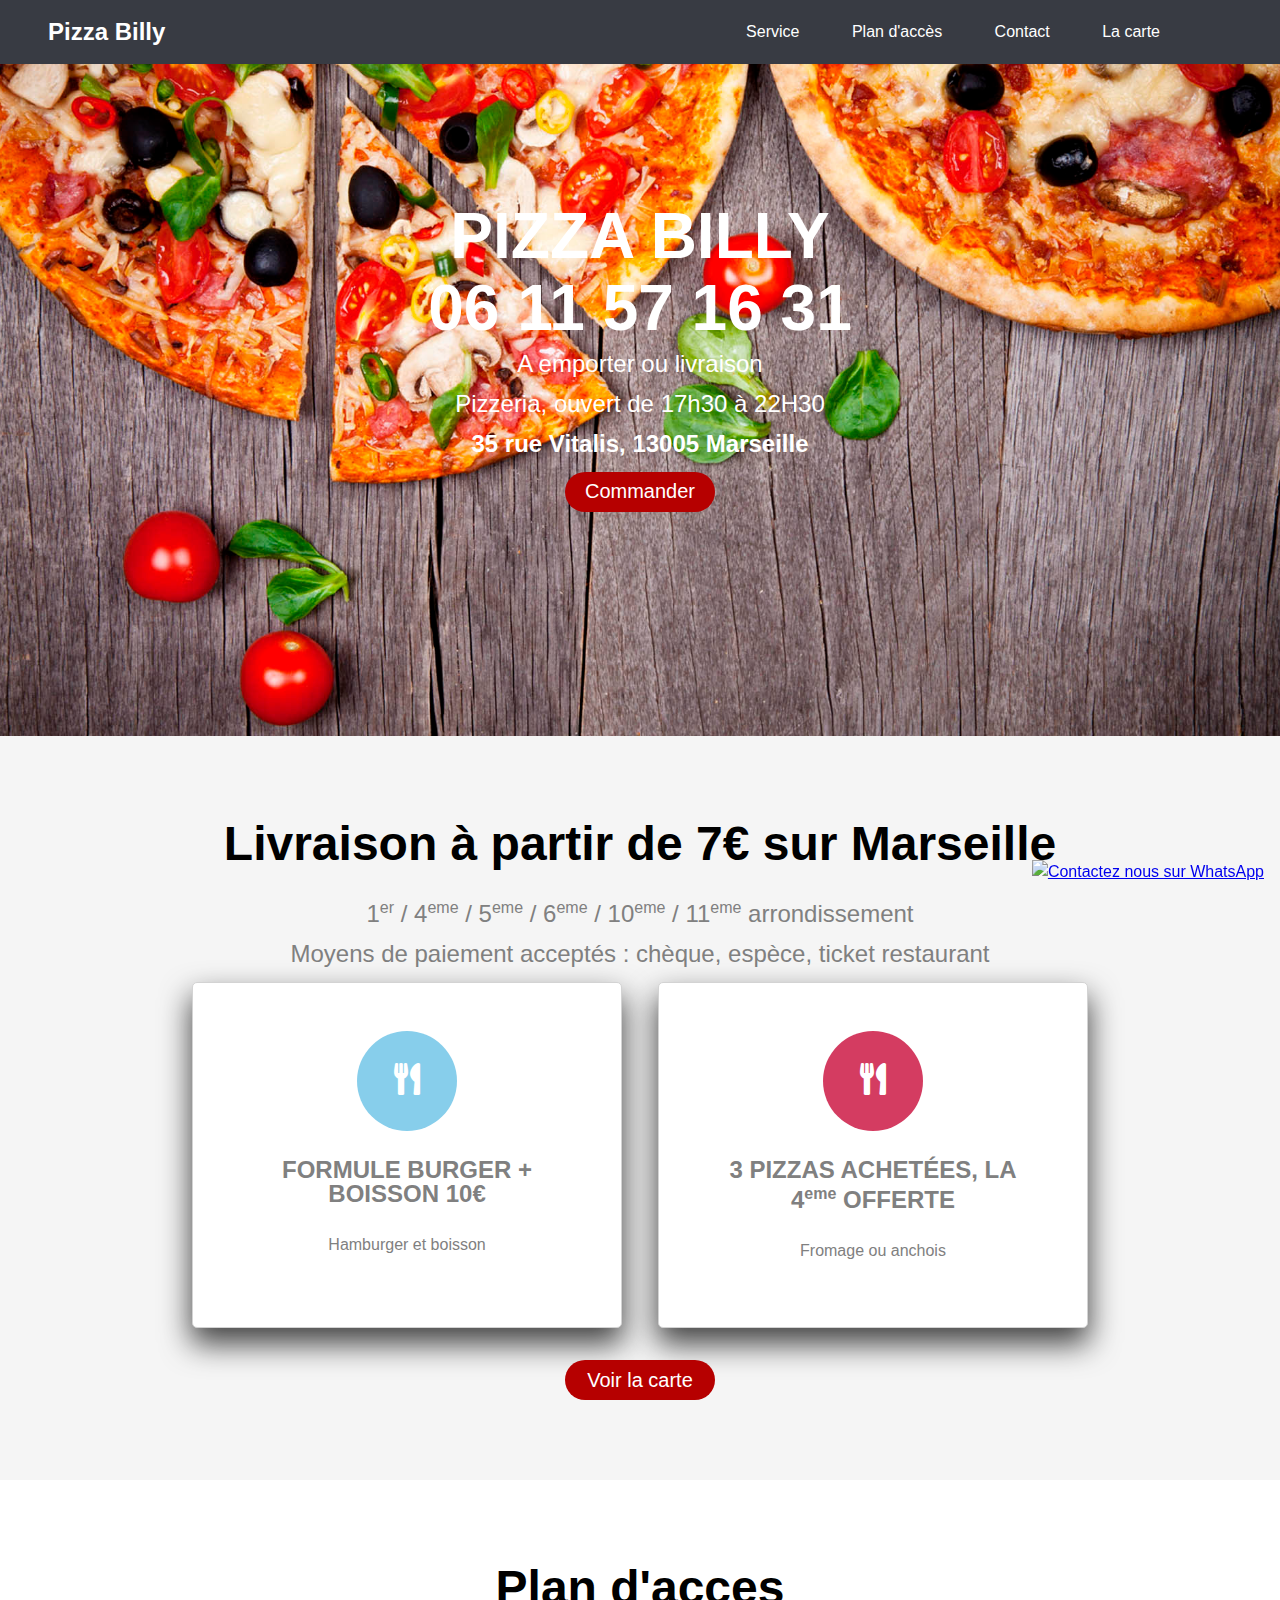
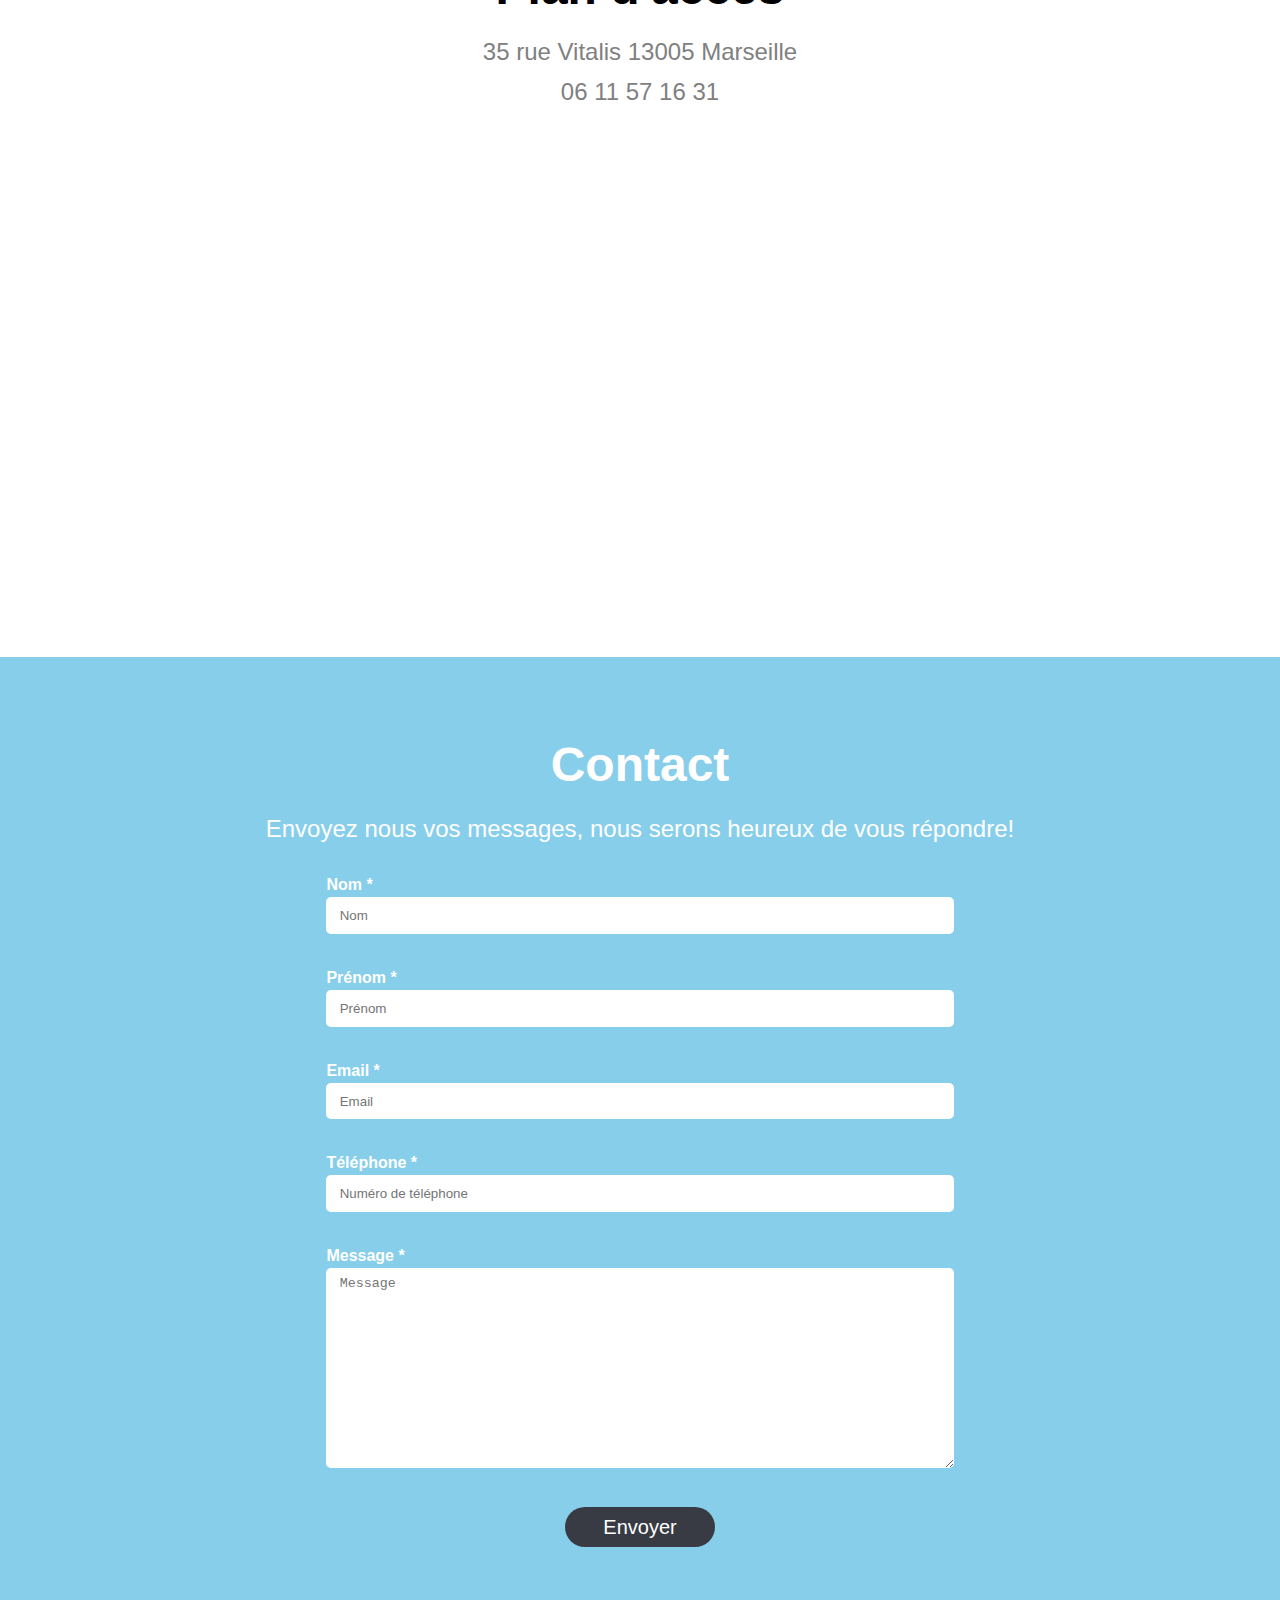
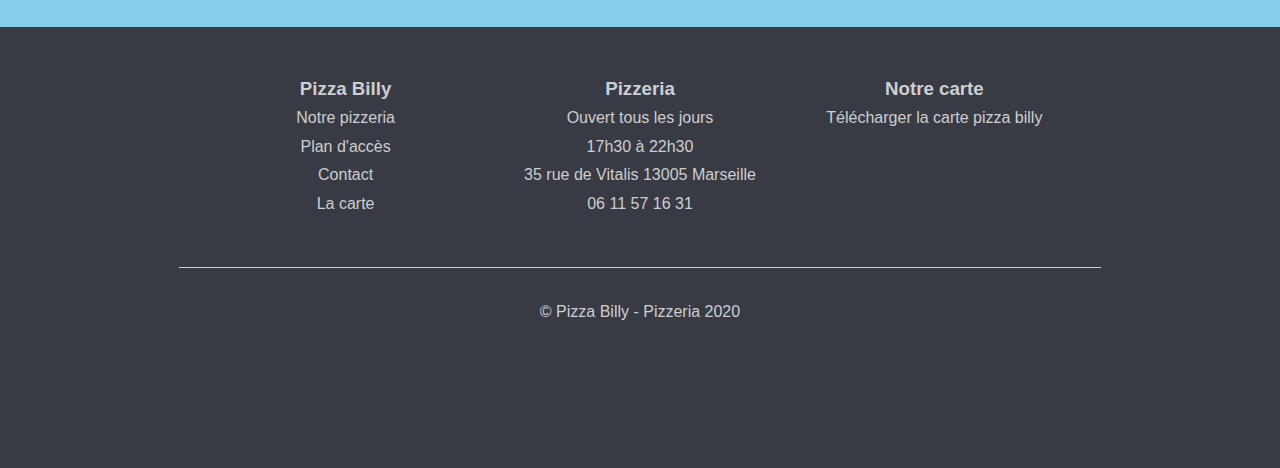
==== commit 37c41a77: "add carte.html" ====
--- a/index.html
+++ b/index.html
@@ -45,7 +45,7 @@
                         <li><a href="#service">Service</a></li>
                         <li><a href="#localisation">Plan d'accès</a></li>
                         <li><a href="#contact">Contact</a></li>
-                        <li><a href="pdf/carte_pizza_billy_marseille_13005.pdf" download="carte_pizza_marseille.pdf">La carte</a></li>
+                        <li><a href="carte.html">La carte</a></li>
                     </ul>
                 </nav>
             </div>
@@ -84,25 +84,25 @@
                 <p>Moyens de paiement acceptés : chèque, espèce, ticket restaurant</p>
                 <div class="cards">
                     <div class="card">
-                        <i class="icon rounded background-blue fas fa-utensils"></i>
-                        <h3>Formule burger + boisson 5€</h3>
+                        <i class="icon circle background-blue fas fa-utensils"></i>
+                        <h3>Formule burger + boisson 10€</h3>
                         <p class="detail">Hamburger et boisson</p>
                     </div>
                     <div class="card">
-                        <i class="icon rounded background-pink fas fa-utensils"></i>
+                        <i class="icon circle background-pink fas fa-utensils"></i>
                         <h3>3 Pizzas achetées, la 4<sup>eme</sup> offerte</h3>
-                        <p class="detail">Fromage ou anchois ou 1 boisson offerte</p>
+                        <p class="detail">Fromage ou anchois</p>
                     </div>
                 </div>
-                <a class="red-button" href="#">Voir la carte</a>
+                <a class="red-button" href="carte.html">Voir la carte</a>
             </div>
         </section>
         <!-- Localisation -->
         <section id="localisation" class="wrapper">
             <div class="container">
                 <h2>Plan d'acces</h2>
-                <p>35 rue Vitalis 13005 Marseille</p>
-                <p>06 11 57 16 31</p>
+                <address>35 rue Vitalis 13005 Marseille</address>
+                <address><a href="tel:+33611571631">06 11 57 16 31</a></address>
                 <iframe 
                 src="https://www.google.com/maps/embed?pb=!1m18!1m12!1m3!1d4990.816503056546!2d5.391916738540558!3d43.29397768091119!2m3!1f0!2f0!3f0!3m2!1i1024!2i768!4f13.1!3m3!1m2!1s0x12c9c0a74135d299%3A0x83457b094bcf0c4b!2s35%20Rue%20Vitalis%2C%2013005%20Marseille!5e0!3m2!1sen!2sfr!4v1602067173306!5m2!1sen!2sfr" 
                 width="600" 
@@ -119,19 +119,23 @@
                 <form name="contact-form" method="POST" action="mailto:commande@pizzabilly.com?subject=Commande Pizza" enctype="text/plain">
                     <div class="form-group">
                         <label for="lastname">Nom</label>
-                        <input class="form-control" type="text" id="lastname" name="lastname" placeholder="Nom" required>
+                        <input class="form-control" type="text" id="lastname" name="lastname" placeholder="Nom" 
+                        required>
                     </div>
                     <div class="form-group">
                         <label for="firstname">Prénom</label>
-                        <input class="form-control" type="text" id="firstname" name="firstname" placeholder="Prénom" required> 
+                        <input class="form-control" type="text" id="firstname" name="firstname" placeholder="Prénom" 
+                        required> 
                     </div>
                     <div class="form-group">
                         <label for="email">Email</label>
-                        <input class="form-control" type="email" id="email" name="email" placeholder="Email" required>
+                        <input class="form-control" type="email" id="email" name="email" placeholder="Email" 
+                        required>
                     </div>
                     <div class="form-group">
                         <label for="phone">Téléphone</label>
-                        <input class="form-control" type="tel" id="phone" name="phone" placeholder="Numéro de téléphone" required>
+                        <input class="form-control" type="tel" id="phone" name="phone" placeholder="Numéro de téléphone" 
+                        required>
                     </div>
                     <div class="form-group">
                         <label for="message">Message</label>
@@ -162,7 +166,7 @@
                     <p>Ouvert tous les jours</p>
                     <p><time datetime="17:30">17h30</time> à <time datetime="22:30">22h30</time></p>
                     <address>35 rue de Vitalis 13005 Marseille</address>
-                    <address>06 11 57 16 31</address>
+                    <address><a href="tel:+33611571631">06 11 57 16 31</a></address>
                 </div>
                 <div>
                     <h3>Notre carte</h3>
--- a/css/style.css
+++ b/css/style.css
@@ -12,7 +12,6 @@
     --color-black: #383b43;
     --color-lightgrey: #cdced0;
     --color-red: #b60000;
-
     --transition-duration: 0.5s;
 }
 
@@ -31,6 +30,36 @@
 }
 address {
     font-style: normal;
+}
+
+table {
+    width: 100%;
+    border-collapse: collapse;
+    margin: 0 0 2em 0;
+}
+
+table th {
+    color: #474747;
+    font-size: 0.9em;
+    font-weight: 700;
+    padding: 0 0.75em 0.75em 0.75em;
+    text-align: left;
+}
+
+table tbody tr {
+    border: solid 1px rgba(144, 144, 144, 0.25);
+    border-left: 0;
+    border-right: 0;
+}
+
+table tbody tr:nth-child(odd) {
+    background-color: rgba(144, 144, 144, 0.075);
+}
+
+table tbody td {
+    padding: 0.75rem 0.75rem;
+    text-align: left;
+
 }
 
 /* Buttons */
@@ -100,7 +129,7 @@
 }
 
 /** Circle **/
-.rounded {
+.circle {
     display: inline-block;
     width: 100px;
     height: 100px;
@@ -199,10 +228,20 @@
     line-height: 3.5rem;
     margin-bottom: 1.5rem;
 }
-.wrapper p {
+.wrapper p, .wrapper address {
     font-size: 1.5rem;
     color: grey;
     margin-bottom: 1rem;
+}
+
+.wrapper address {
+    color: grey;
+}
+
+.wrapper address a {
+    text-decoration: none;
+    color: grey;
+
 }
 
 /* Service */
@@ -281,7 +320,7 @@
 
 /* Footer */
 .footer {
-    background-color: #383b43;
+    background-color: var(--color-black);
     padding: 3rem 0em 4rem;
 }
 .footer .container {
